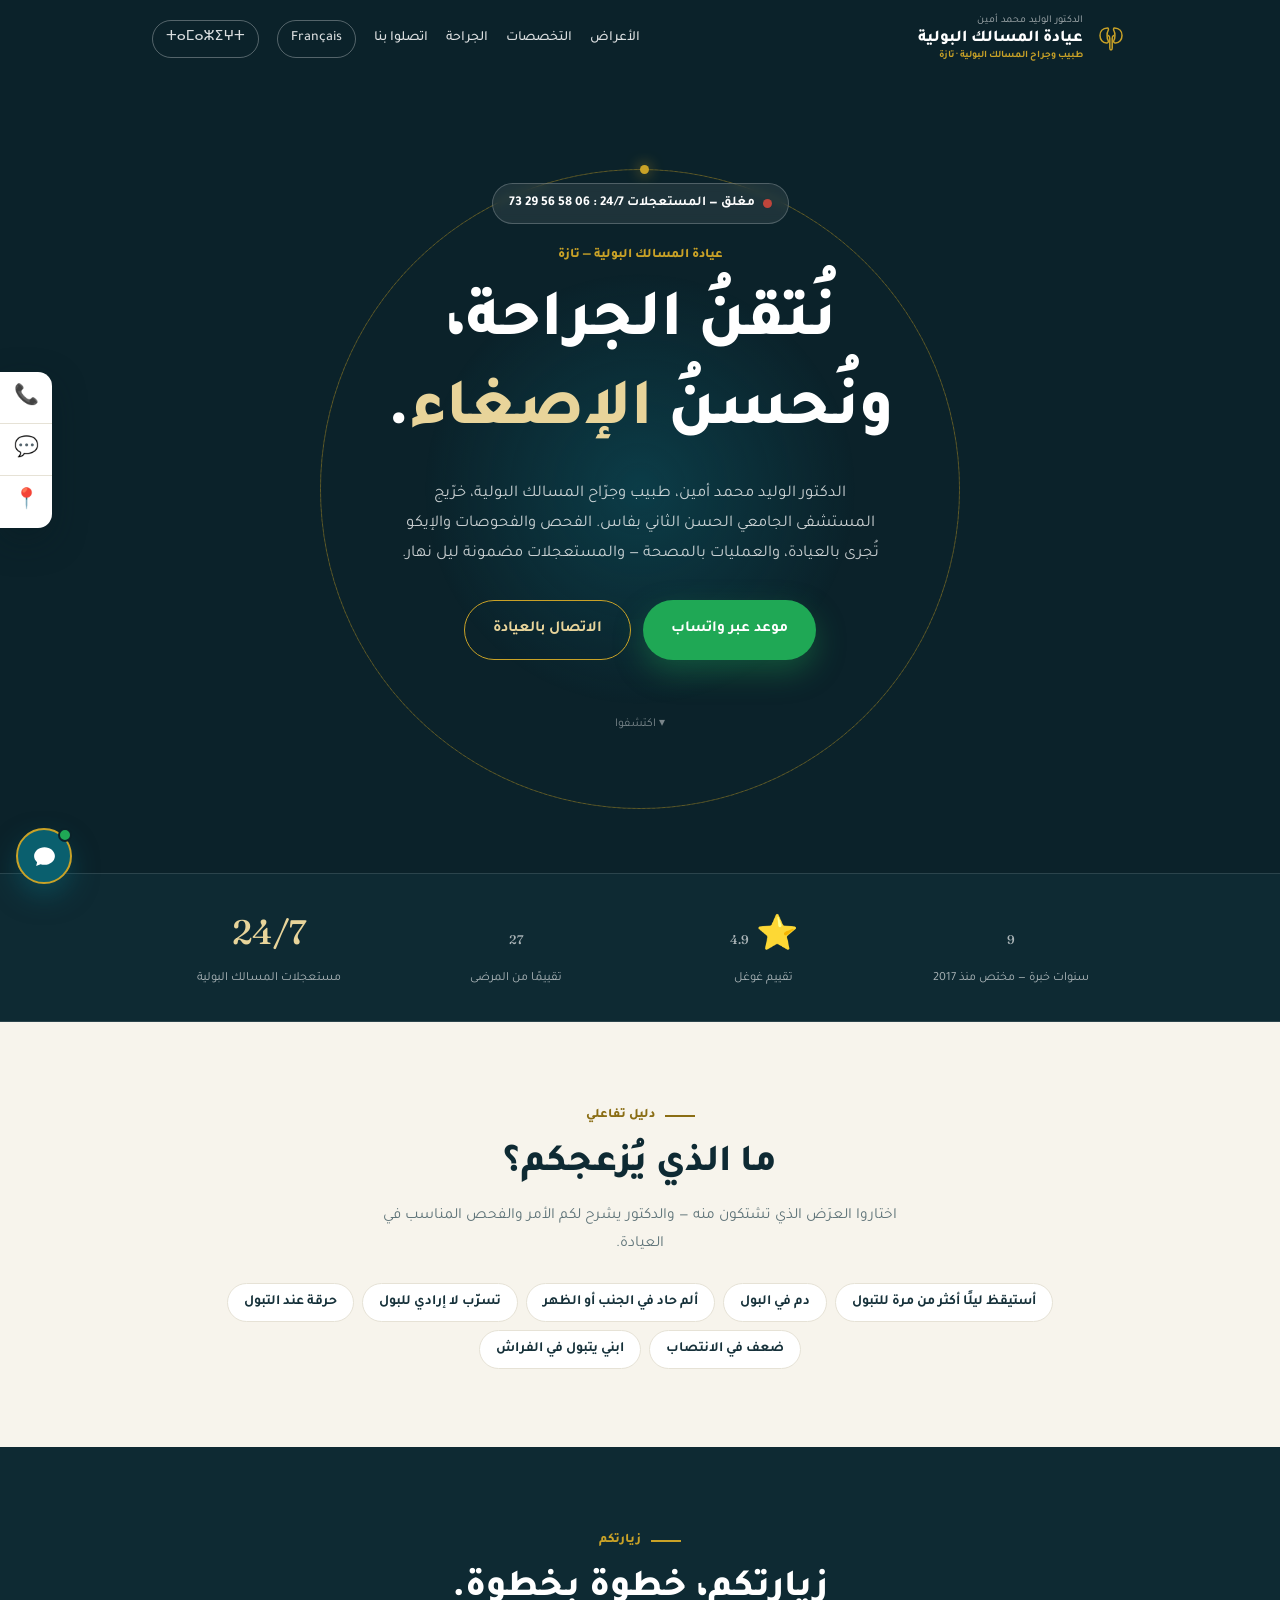
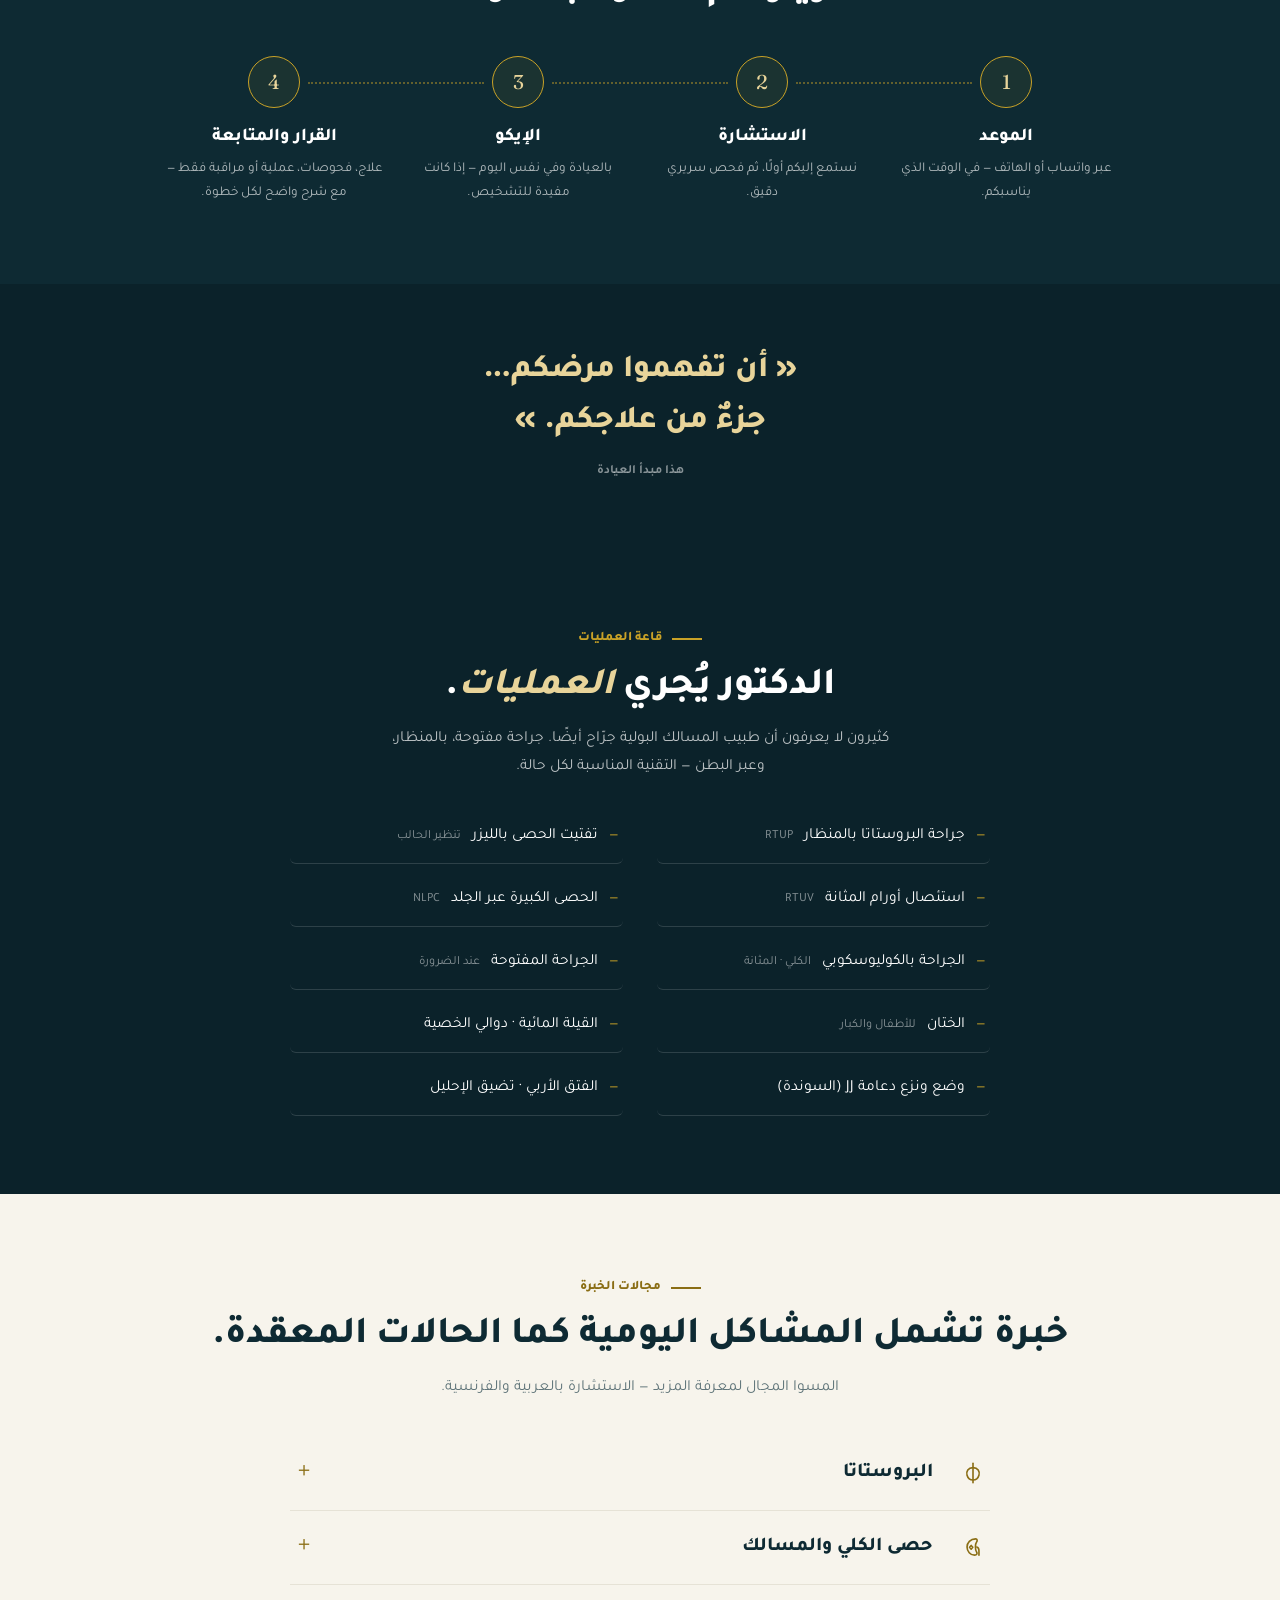
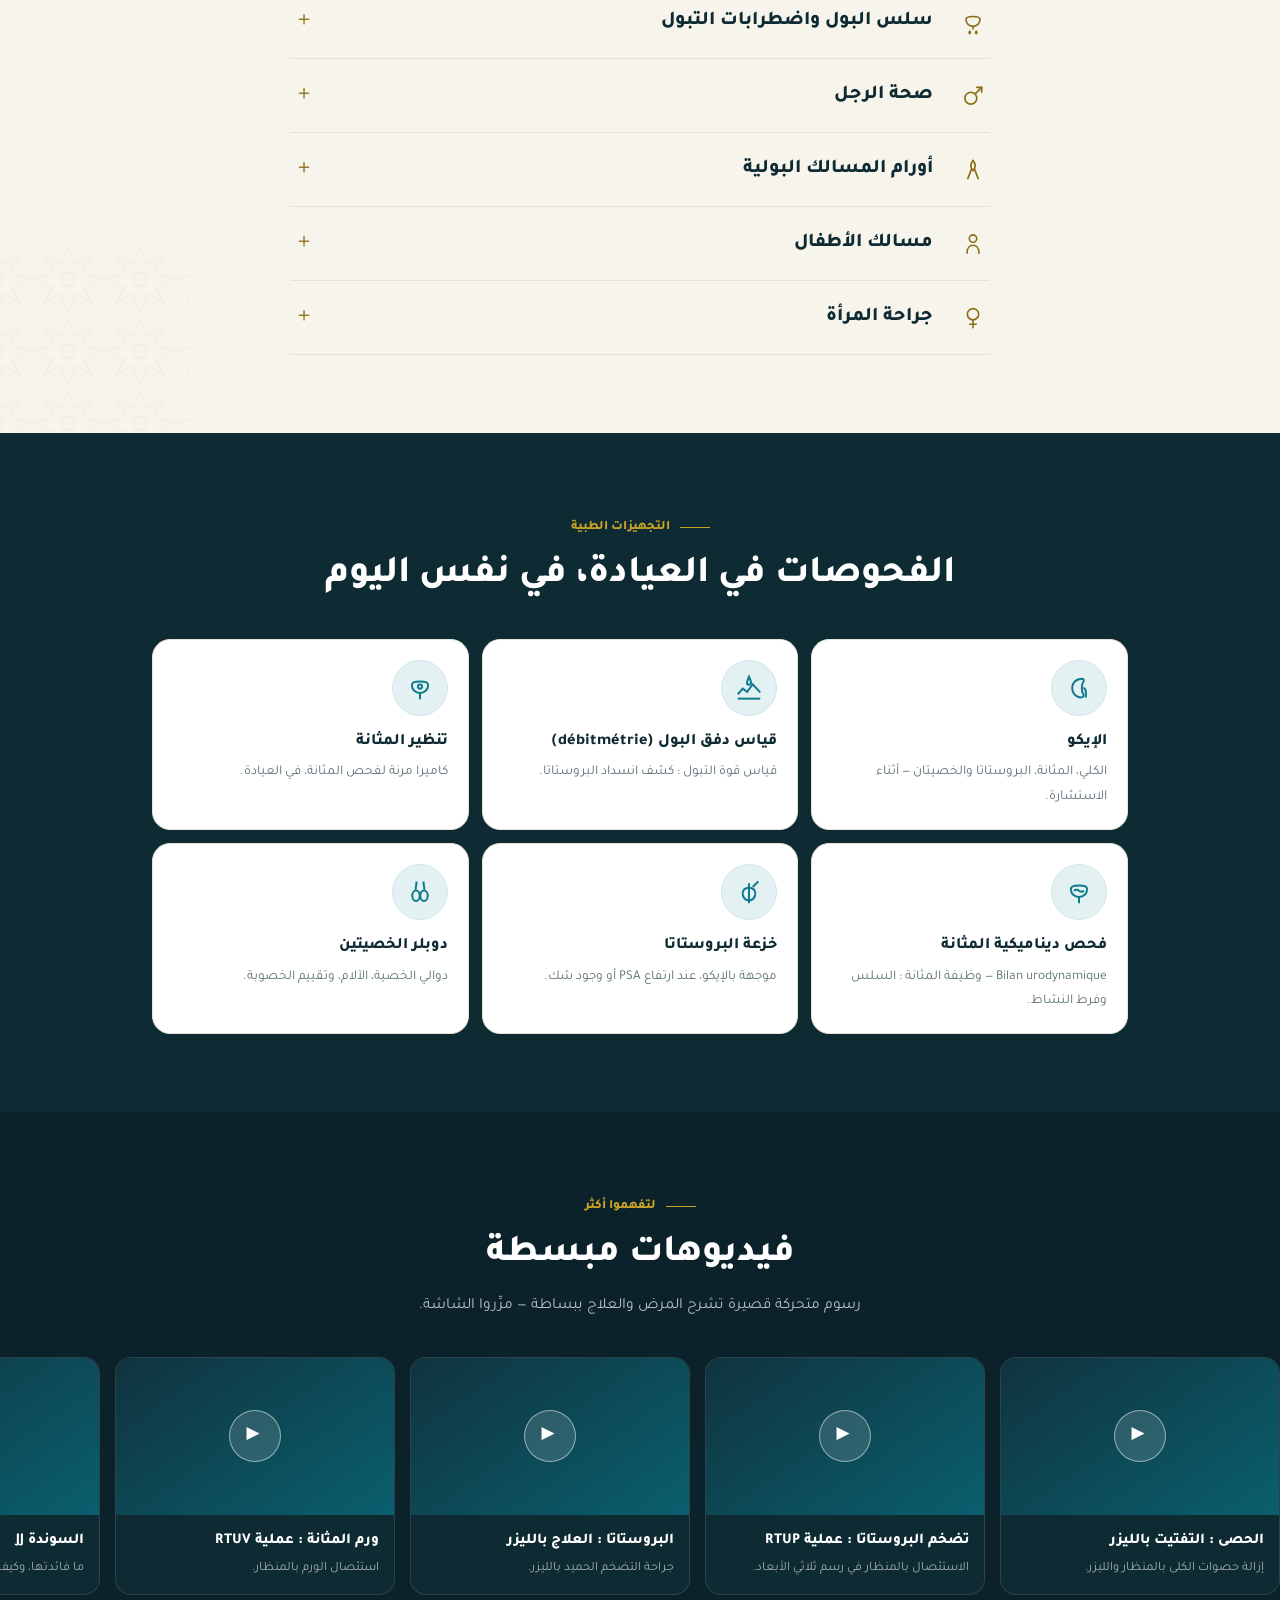
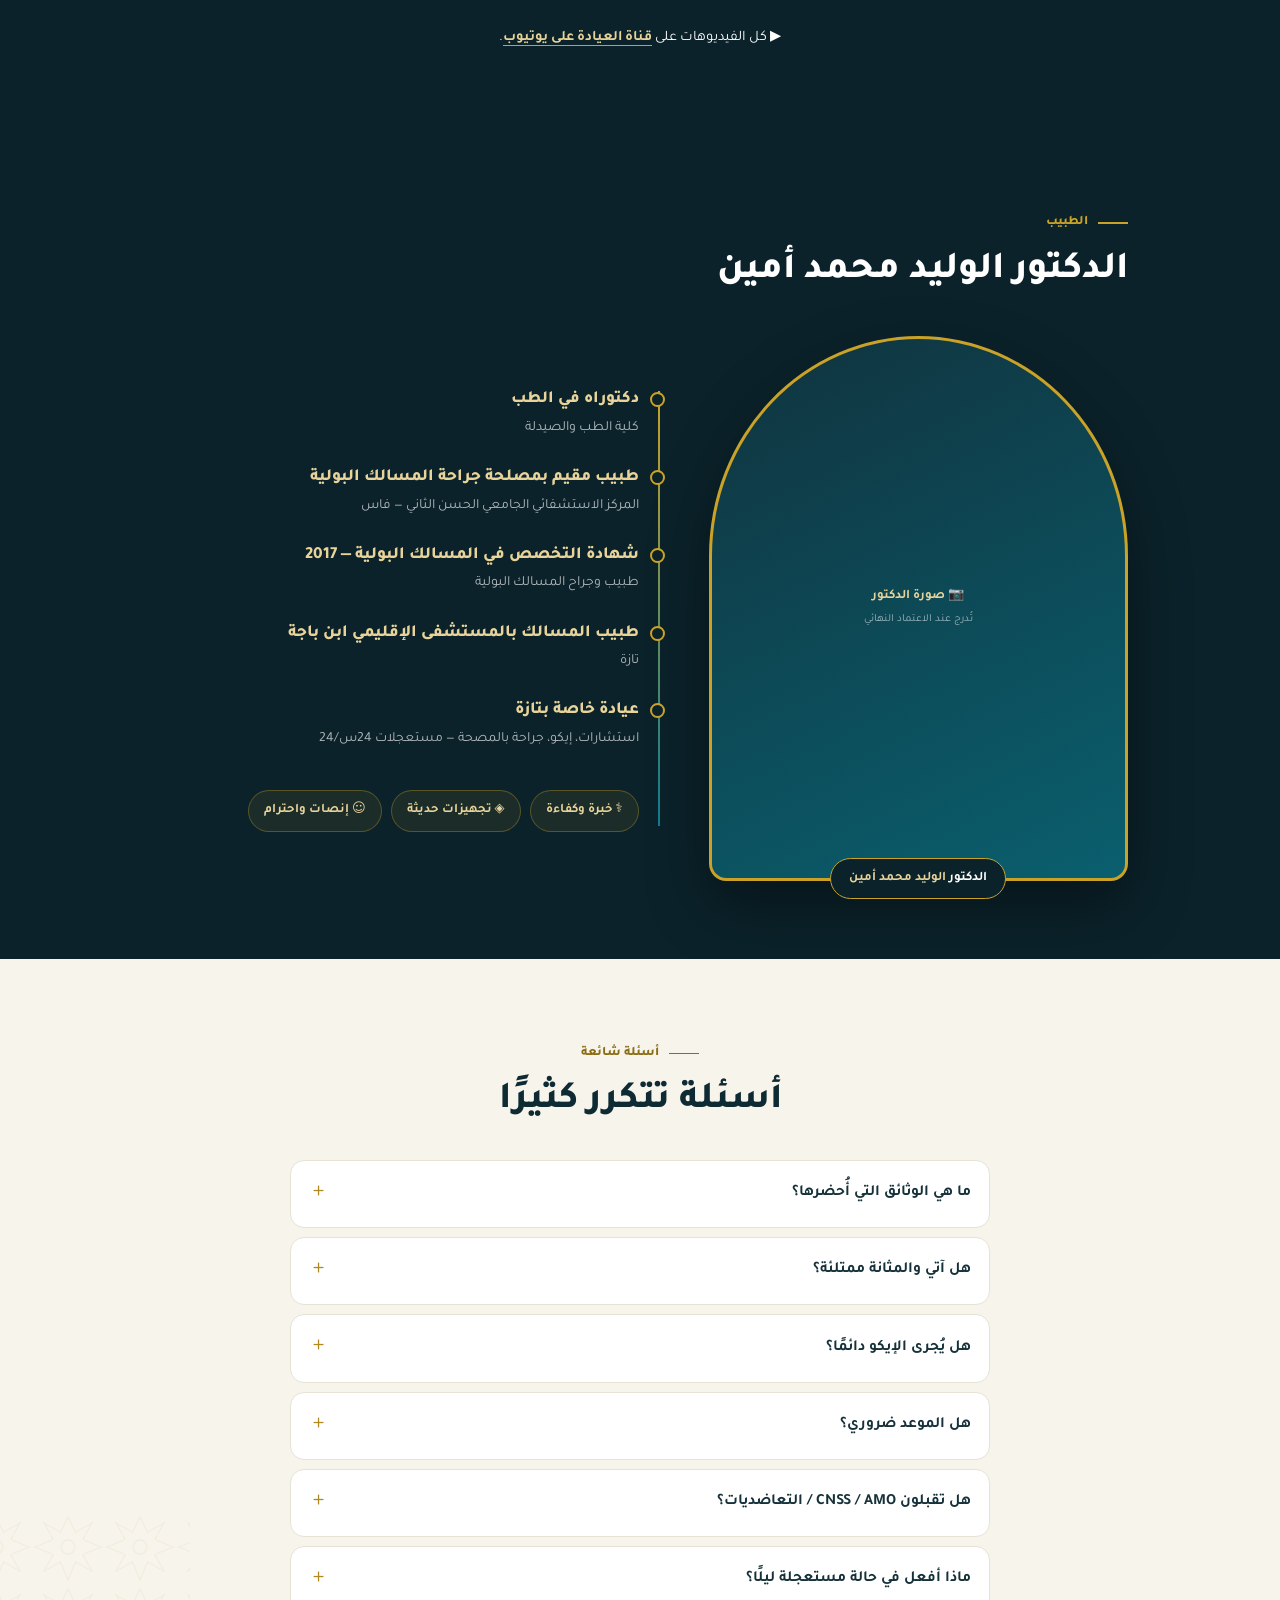
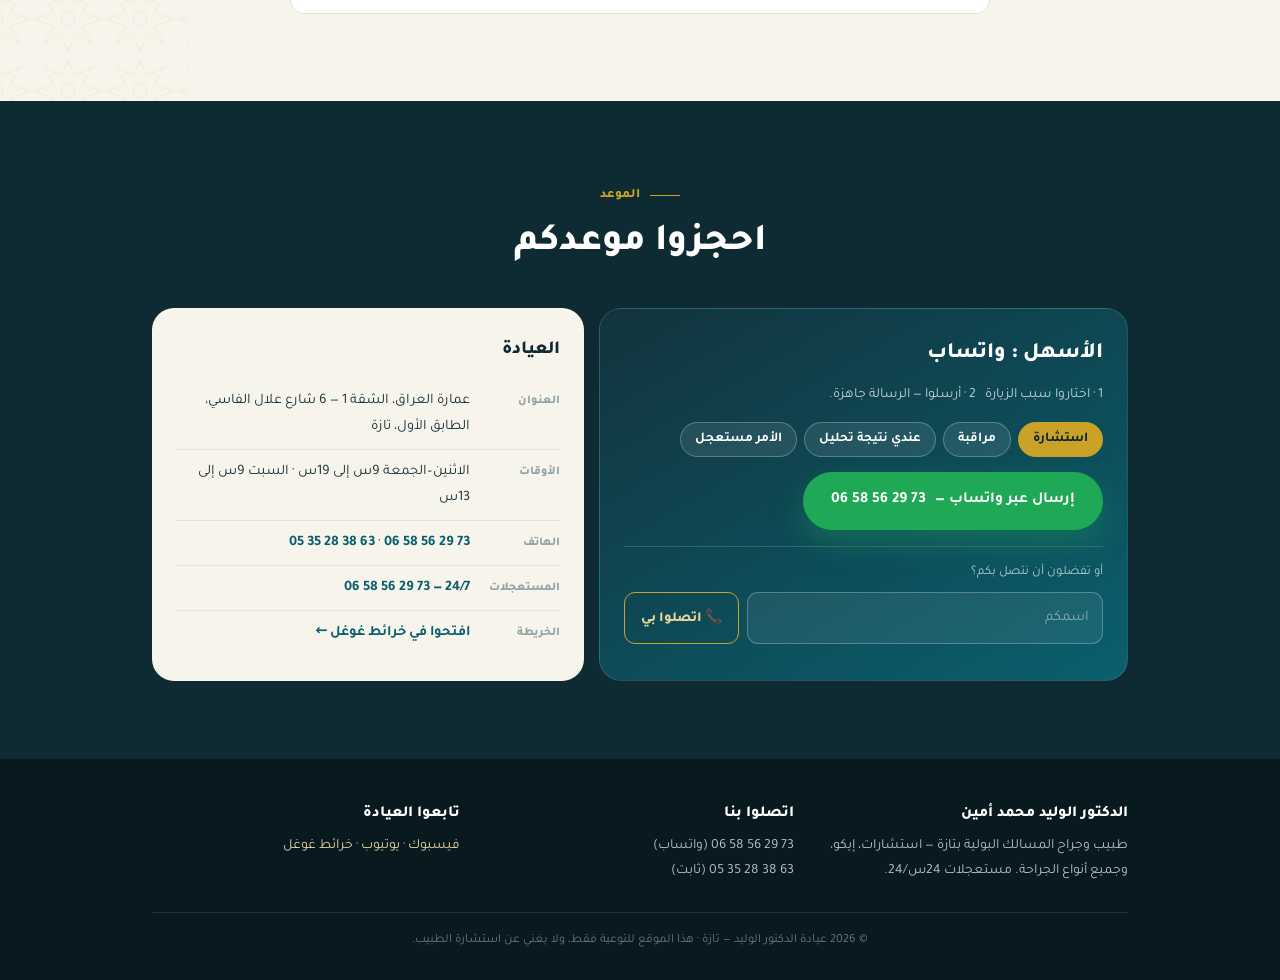
==== ar.html @ 92238bee "Site du cabinet - premiere mise en ligne Co-Authored-By: Claude Opus 5.5 <noreply@anthropic.com>" ====
<!DOCTYPE html>
<html lang="ar" dir="rtl">
<head>
  <meta charset="UTF-8">
  <meta name="viewport" content="width=device-width, initial-scale=1.0">
  <title>الدكتور الوليد محمد أمين — طبيب وجراح المسالك البولية بتازة</title>
  <meta name="description" content="عيادة المسالك البولية للدكتور الوليد محمد أمين بتازة : فحص، إيكو وقياس دفق البول (débitmétrie) في العيادة، جراحة المسالك البولية — مفتوحة وبالمنظار وبالكوليوسكوبي. موعد عبر واتساب.">
  <meta property="og:title" content="الدكتور الوليد — طبيب وجراح المسالك البولية بتازة">
  <meta property="og:description" content="فحص وإيكو في العيادة، وجميع أنواع جراحة المسالك البولية. موعد عبر واتساب.">
  <meta property="og:type" content="website">
  <meta property="og:locale" content="ar_MA">
  <meta property="og:url" content="https://75zb9rdtrp-ops.github.io/ar.html">
  <meta property="og:image" content="https://75zb9rdtrp-ops.github.io/assets/partage.jpg">
  <meta property="og:image:width" content="1200">
  <meta property="og:image:height" content="630">
  <meta name="twitter:card" content="summary_large_image">
  <link rel="canonical" href="https://75zb9rdtrp-ops.github.io/ar.html">
  <link rel="alternate" hreflang="fr" href="https://75zb9rdtrp-ops.github.io/">
  <link rel="alternate" hreflang="ar" href="https://75zb9rdtrp-ops.github.io/ar.html">
  <link rel="icon" type="image/svg+xml" href="assets/icone.svg">
  <link rel="apple-touch-icon" href="assets/icone-180.png">
  <link rel="preconnect" href="https://fonts.googleapis.com">
  <link rel="preconnect" href="https://fonts.gstatic.com" crossorigin>
  <link href="https://fonts.googleapis.com/css2?family=Tajawal:wght@400;500;700;800&family=Fraunces:opsz,wght@9..144,400;9..144,500&display=swap" rel="stylesheet">

<style>
/* ═══════ النسخة العربية — نفس التصميم المصادق عليه (مزيج C+D) ═══════ */
:root{
  --petrol-deep:#0A5F6E; --petrol:#0E7A8D; --navy:#0B222A; --navy2:#0E2A33;
  --gold:#C9A227; --gold-soft:#E8D49A; --gold-deep:#AF861F;
  --ivory:#F7F4EC; --paper:#FFFFFF; --ink:#16313A; --ink-soft:#5E7378; --ink-faint:#93A4A6;
  --line:#E6E2D6; --wa:#1FA855; --alerte:#C0453B; --petrol-tint:#E3F1F3;
  --ar:"Tajawal", system-ui, sans-serif; --num:"Fraunces", Georgia, serif;
}
*{margin:0;padding:0;box-sizing:border-box;-webkit-tap-highlight-color:transparent}
html{scroll-behavior:smooth}
body{font-family:var(--ar);background:var(--navy);color:#fff;line-height:1.8;font-size:16.5px}
img{max-width:100%}
a{color:inherit;text-decoration:none}
button{font-family:inherit}
.container{max-width:1020px;margin:0 auto;padding:0 22px}
::selection{background:var(--gold-soft);color:var(--navy)}
.ltr{direction:ltr;unicode-bidi:embed;font-variant-numeric:tabular-nums}

#progress{position:fixed;top:0;right:0;height:2.5px;background:linear-gradient(-90deg,var(--gold),var(--gold-soft));width:0;z-index:100}

.topbar{position:fixed;top:0;right:0;left:0;z-index:50;padding:14px 0;transition:all .3s}
.topbar.scrolled{background:rgba(11,34,42,.9);backdrop-filter:blur(12px);box-shadow:0 2px 22px rgba(0,0,0,.3);padding:9px 0}
.topbar .container{display:flex;align-items:center}
.brand{display:flex;align-items:center;gap:11px}
.brand .mark{width:34px;height:34px;flex:0 0 auto}
.brand .mark svg{width:100%;height:100%;stroke:var(--gold);fill:none;stroke-width:1.5;stroke-linecap:round;stroke-linejoin:round}
.brand .bt{line-height:1.35}
.brand .bt i{display:block;font-style:normal;font-size:10.5px;color:rgba(255,255,255,.65)}
.brand .bt b{display:block;font-weight:800;font-size:16.5px;color:#fff}
.brand .bt small{display:block;font-size:10px;color:var(--gold);font-weight:700}
.topbar.scrolled .bt i{display:none}
.topnav{margin-right:auto;display:flex;gap:18px;align-items:center}
.topnav a{color:rgba(255,255,255,.85);font-size:14px;font-weight:500}
.topnav a:hover{color:var(--gold)}
.lang{border:1px solid rgba(255,255,255,.3);border-radius:999px;padding:5px 13px;font-weight:700;font-size:12.5px}
@media(max-width:840px){.topnav a:not(.lang){display:none}}

/* HERO */
.hero{position:relative;min-height:97vh;display:flex;flex-direction:column;justify-content:center;overflow:hidden;padding:86px 0 40px;text-align:center}
.fx{position:absolute;left:50%;top:56%;pointer-events:none;will-change:transform}
.ring{transform:translate(-50%,-50%);width:min(90vw,640px);aspect-ratio:1;border-radius:50%;border:1.5px solid rgba(201,162,39,.32);animation:breathe 7s ease-in-out infinite}
.ring::before{content:"";position:absolute;inset:-1px;border-radius:50%;border:1px dashed rgba(201,162,39,.18);animation:spin 90s linear infinite}
.ring::after{content:"";position:absolute;top:-5px;left:50%;width:9px;height:9px;border-radius:50%;background:var(--gold);box-shadow:0 0 14px rgba(201,162,39,.8)}
.halo{transform:translate(-50%,-50%);width:min(66vw,470px);aspect-ratio:1;border-radius:50%;background:radial-gradient(circle, rgba(14,122,141,.3), transparent 65%)}
@keyframes breathe{0%,100%{scale:1}50%{scale:1.03}}
@keyframes spin{to{transform:rotate(360deg)}}
.ouvert{position:relative;z-index:2;display:inline-flex;align-items:center;gap:8px;background:rgba(255,255,255,.08);border:1px solid rgba(255,255,255,.22);border-radius:999px;padding:7px 16px;font-size:13.5px;font-weight:700;margin-bottom:20px;backdrop-filter:blur(4px)}
.ouvert i{width:9px;height:9px;border-radius:50%;background:var(--wa);animation:pulse 2s infinite}
.ouvert.ferme i{background:var(--alerte);animation:none}
@keyframes pulse{0%,100%{box-shadow:0 0 0 0 rgba(31,168,85,.5)}50%{box-shadow:0 0 0 6px rgba(31,168,85,0)}}
.kicker{position:relative;z-index:2;font-size:13px;color:var(--gold);font-weight:800}
h1{position:relative;z-index:2;font-weight:800;font-size:clamp(36px,8.4vw,66px);line-height:1.35;margin-top:14px;text-wrap:balance}
h1 em{font-style:normal;color:var(--gold-soft)}
.hero .lead{position:relative;z-index:2;margin:20px auto 0;max-width:54ch;font-size:16.5px;color:rgba(255,255,255,.78)}
.hero-cta{position:relative;z-index:2;display:flex;gap:12px;justify-content:center;margin-top:32px;flex-wrap:wrap}
@media(max-width:520px){.hero-cta{flex-direction:column;align-items:stretch;max-width:320px;margin-left:auto;margin-right:auto}}
.btn{display:flex;align-items:center;justify-content:center;gap:9px;font-weight:700;font-size:15.5px;padding:15px 28px;border-radius:999px;transition:transform .15s;cursor:pointer;border:0}
.btn:active{transform:scale(.96)}
.btn-wa{background:var(--wa);color:#fff;box-shadow:0 12px 30px rgba(31,168,85,.35)}
.btn-gold{border:1.5px solid var(--gold);color:var(--gold-soft);background:transparent}
.scroll-hint{position:relative;z-index:2;margin-top:54px;font-size:12px;color:rgba(255,255,255,.45);animation:hint 2.4s ease-in-out infinite}
@keyframes hint{0%,100%{transform:translateY(0);opacity:.5}50%{transform:translateY(6px);opacity:1}}
.stagger{opacity:0;transform:translateY(16px);animation:enter .8s ease forwards}
.stagger:nth-child(2){animation-delay:.1s}.stagger:nth-child(3){animation-delay:.2s}.stagger:nth-child(4){animation-delay:.3s}.stagger:nth-child(5){animation-delay:.42s}.stagger:nth-child(6){animation-delay:.54s}
@keyframes enter{to{opacity:1;transform:none}}

/* SCEAU */
.seal{border-top:1px solid rgba(255,255,255,.12);border-bottom:1px solid rgba(255,255,255,.12);background:var(--navy2)}
.seal .container{display:grid;grid-template-columns:repeat(4,1fr);gap:14px;padding:28px 22px;text-align:center}
@media(max-width:760px){.seal .container{grid-template-columns:repeat(2,1fr);gap:20px 10px}}
.seal b{font-family:var(--num);font-weight:500;font-size:clamp(25px,4.4vw,34px);color:var(--gold-soft);display:block;direction:ltr}
.seal span{font-size:12.5px;color:rgba(255,255,255,.65)}

section{padding:78px 0}
.light{background:var(--ivory);color:var(--ink)}
.eyebrow{display:inline-flex;align-items:center;gap:10px;font-size:13px;color:var(--gold);font-weight:800;margin-bottom:10px}
.eyebrow::before{content:"";width:30px;height:1.5px;background:var(--gold)}
.light .eyebrow{color:#8a6d14}.light .eyebrow::before{background:#8a6d14}
h2{font-weight:800;font-size:clamp(26px,4.8vw,38px);line-height:1.45;text-wrap:balance}
.light h2{color:var(--navy2)}
.section-lead{margin-top:10px;color:rgba(255,255,255,.72);max-width:58ch;font-size:15.5px}
.light .section-lead{color:var(--ink-soft)}
.center{text-align:center}
.center .section-lead{margin-left:auto;margin-right:auto}

/* GUIDE SYMPTÔMES */
.sympt-chips{display:flex;flex-wrap:wrap;gap:8px;margin-top:24px;justify-content:center}
.schip{background:#fff;border:1.5px solid var(--line);border-radius:999px;padding:10px 16px;font-size:14px;font-weight:700;color:var(--ink);cursor:pointer;transition:all .15s}
.schip.on{background:var(--petrol-deep);border-color:var(--petrol-deep);color:#fff}
.sympt-panel{margin:16px auto 0;max-width:640px;background:#fff;border:1px solid var(--line);border-right:4px solid var(--gold);border-radius:16px;padding:20px;display:none;animation:sp .3s ease;text-align:right}
.sympt-panel.on{display:block}
@keyframes sp{from{opacity:0;transform:translateY(8px)}to{opacity:1;transform:none}}
.sympt-panel h3{font-weight:800;font-size:19px;color:var(--navy2)}
.sympt-panel p{font-size:15px;color:var(--ink-soft);margin-top:7px}
.sympt-panel .exam{margin-top:11px;font-size:13.5px;background:var(--petrol-tint);color:var(--petrol-deep);border-radius:10px;padding:8px 13px;display:inline-block;font-weight:700}
.sympt-panel .exam.urgent{background:#FBE9E7;color:#9a2f26}
.sympt-panel .cta{margin-top:13px}
.sympt-panel .cta a{color:var(--wa);font-weight:800;font-size:14.5px}
.sympt-panel .cta a.call{color:var(--alerte)}

/* FRISE consultation */
.steps{margin-top:38px;display:grid;grid-template-columns:repeat(4,1fr);text-align:center;position:relative}
@media(max-width:760px){.steps{grid-template-columns:1fr;gap:24px;max-width:340px;margin-left:auto;margin-right:auto;text-align:right}}
.step{position:relative;padding:0 14px}
.step .num{width:52px;height:52px;border-radius:50%;border:1.5px solid var(--gold);color:var(--gold-soft);font-family:var(--num);font-size:20px;display:grid;place-items:center;margin:0 auto 13px;background:rgba(201,162,39,.07)}
.step h3{font-weight:800;font-size:18px;color:#fff}
.step p{font-size:13.5px;color:rgba(255,255,255,.68);margin-top:4px}
.step::after{content:"";position:absolute;top:26px;right:calc(50% + 34px);width:calc(100% - 68px);border-top:2px dotted rgba(201,162,39,.45)}
.step:last-child::after{display:none}
@media(max-width:760px){
  .step{display:grid;grid-template-columns:52px 1fr;gap:14px;align-items:start}
  .step .num{margin:0}
  .step::after{top:60px;right:25px;width:0;height:calc(100% - 40px);border-top:0;border-right:2px dotted rgba(201,162,39,.45)}
}

/* Citation */
.quote{max-width:640px;margin:0 auto;text-align:center;padding:6px 20px}
.quote p{font-weight:800;font-size:clamp(22px,4.4vw,32px);line-height:1.6;color:var(--gold-soft)}
.quote p::before{content:"« "}.quote p::after{content:" »"}
.quote span{display:block;margin-top:12px;font-size:12.5px;color:rgba(255,255,255,.5);font-weight:700}

/* OPÈRE */
.ops{margin:30px auto 0;max-width:700px;display:grid;grid-template-columns:1fr 1fr;gap:10px 34px;font-size:15.5px;text-align:right}
@media(max-width:660px){.ops{grid-template-columns:1fr}}
.ops div{padding:12px 4px;border-bottom:1px solid rgba(255,255,255,.14);border-radius:6px;transition:background .2s,padding-right .2s}
.ops div:hover{background:rgba(201,162,39,.09);padding-right:10px}
.ops div::before{content:"—";color:var(--gold);margin-left:11px}
.ops div span{color:rgba(255,255,255,.5);font-size:12.5px;margin-right:7px}

/* accordéon domaines */
.doms{margin:34px auto 0;max-width:700px;text-align:right}
details.dom{border-bottom:1px solid var(--line)}
details.dom summary{list-style:none;cursor:pointer;display:flex;gap:15px;align-items:center;padding:19px 4px}
details.dom summary::-webkit-details-marker{display:none}
details.dom summary:hover{background:rgba(201,162,39,.07)}
details.dom .n{flex:0 0 38px}
details.dom .n svg{width:26px;height:26px;stroke:#8a6d14;fill:none;stroke-width:1.5;stroke-linecap:round;stroke-linejoin:round;display:block}
details.dom[open] .n svg{stroke:var(--petrol-deep)}
details.dom h3{font-weight:800;font-size:19.5px;color:var(--navy2);flex:1}
details.dom .plus{color:#8a6d14;font-size:20px;font-weight:300;transition:transform .25s;line-height:1}
details.dom[open] .plus{transform:rotate(45deg)}
details.dom .body{padding:0 56px 18px 4px;font-size:14.5px;color:var(--ink-soft);animation:sp .3s ease}

/* EXAMENS */
.ex-grid{margin-top:34px;display:grid;grid-template-columns:repeat(auto-fill,minmax(235px,1fr));gap:13px;text-align:right}
.ex{background:var(--paper);border:1px solid var(--line);border-radius:18px;padding:20px;transition:transform .18s,box-shadow .2s}
.ex:hover{transform:translateY(-4px);box-shadow:0 16px 36px rgba(22,49,58,.1)}
.ex .disc{width:56px;height:56px;border-radius:50%;background:var(--petrol-tint);display:grid;place-items:center;margin-bottom:12px;border:1px solid #d3e6e9}
.ex svg{width:30px;height:30px;stroke:var(--petrol);fill:none;stroke-width:1.6}
.ex h3{font-size:16px;font-weight:800;color:var(--navy2)}
.ex p{font-size:13.5px;color:var(--ink-soft);margin-top:4px}

/* VIDÉOS */
.vid-row{margin-top:32px;display:flex;gap:15px;overflow-x:auto;scroll-snap-type:x mandatory;padding:4px 22px 16px;scrollbar-width:thin}
.vid{flex:0 0 280px;scroll-snap-align:start;background:var(--navy2);border:1px solid rgba(255,255,255,.12);border-radius:16px;overflow:hidden}
.video-poster{position:relative;aspect-ratio:16/9;background:linear-gradient(145deg,#10333E,var(--petrol-deep));cursor:pointer;display:grid;place-items:center}
.video-poster .play{width:52px;height:52px;border-radius:50%;background:rgba(255,255,255,.13);border:1.5px solid rgba(255,255,255,.5);display:grid;place-items:center;color:#fff;font-size:17px;padding-right:4px;transition:transform .15s,background .2s}
.video-poster:hover .play{transform:scale(1.12);background:var(--gold);border-color:var(--gold);color:var(--navy)}
.video-poster iframe{position:absolute;inset:0;width:100%;height:100%;border:0}
.vid-body{padding:12px 15px 14px;text-align:right}
.vid-body h3{font-size:15px;font-weight:800;color:#fff}
.vid-body p{font-size:12.8px;color:rgba(255,255,255,.62);margin-top:3px}
.yt-more{margin-top:14px;font-size:14.5px;text-align:center}
.yt-more a{color:var(--gold-soft);font-weight:700;border-bottom:1.5px solid var(--gold)}

/* MÉDECIN */
.med-grid{margin-top:36px;display:grid;grid-template-columns:.9fr 1.1fr;gap:44px;align-items:center;text-align:right}
@media(max-width:800px){.med-grid{grid-template-columns:1fr}.arch{max-width:280px;margin:0 auto}}
.arch{position:relative}
.arch .frame{aspect-ratio:3/3.9;border-radius:52% 52% 18px 18px / 42% 42% 18px 18px;overflow:hidden;border:3px solid var(--gold);box-shadow:0 24px 60px rgba(0,0,0,.4);background:linear-gradient(155deg,#10333E,var(--petrol-deep));display:grid;place-items:center;text-align:center;padding:20px}
.arch .frame img{width:100%;height:100%;object-fit:cover}
.arch .frame .ph{font-size:13px;color:var(--gold-soft);font-weight:700}
.arch .name{position:absolute;left:50%;bottom:-18px;transform:translateX(-50%);background:var(--navy);border:1.5px solid var(--gold);border-radius:999px;padding:8px 18px;white-space:nowrap;font-size:13px;font-weight:700}
.arch .name span{color:var(--gold-soft)}
.tl{position:relative;padding-right:26px}
.tl::before{content:"";position:absolute;right:5px;top:6px;bottom:6px;width:1.5px;background:linear-gradient(var(--gold),var(--petrol))}
.tl-item{position:relative;padding:0 0 22px}
.tl-item:last-child{padding-bottom:0}
.tl-item::before{content:"";position:absolute;right:-26px;top:7px;width:11px;height:11px;border-radius:50%;background:var(--navy);border:2.5px solid var(--gold)}
.tl-item b{font-weight:800;font-size:17px;display:block;color:var(--gold-soft)}
.tl-item p{color:rgba(255,255,255,.68);font-size:14px}
.valeurs{display:flex;gap:9px;flex-wrap:wrap;margin-top:16px}
.val{display:inline-flex;align-items:center;gap:8px;background:rgba(201,162,39,.09);border:1px solid rgba(201,162,39,.35);border-radius:999px;padding:8px 15px;font-size:13px;font-weight:700;color:var(--gold-soft)}

/* FAQ */
.faq{max-width:700px;margin:30px auto 0;text-align:right}
details.q{background:#fff;border:1px solid var(--line);border-radius:14px;margin-bottom:9px;overflow:hidden}
details.q summary{list-style:none;cursor:pointer;display:flex;align-items:center;gap:12px;padding:16px 18px;font-weight:700;font-size:15.5px;color:var(--ink)}
details.q summary::-webkit-details-marker{display:none}
details.q summary .pl{margin-right:auto;color:var(--gold-deep);font-size:19px;font-weight:300;transition:transform .25s}
details.q[open] summary .pl{transform:rotate(45deg)}
details.q .a{padding:0 18px 16px;font-size:14.5px;color:var(--ink-soft)}

/* CONTACT */
.contact-grid{margin-top:36px;display:grid;grid-template-columns:1.1fr .9fr;gap:15px;text-align:right}
@media(max-width:760px){.contact-grid{grid-template-columns:1fr}}
.c-card{border-radius:22px;padding:26px 24px}
.c-wa{background:linear-gradient(150deg,#12333d,var(--petrol-deep));border:1px solid rgba(255,255,255,.12)}
.c-wa h3{font-weight:800;font-size:22px;color:#fff}
.c-wa .sub{color:rgba(255,255,255,.75);font-size:14px;margin:8px 0 14px}
.motifs{display:flex;flex-wrap:wrap;gap:7px;margin-bottom:15px}
.motif{background:rgba(255,255,255,.09);border:1px solid rgba(255,255,255,.25);border-radius:999px;padding:8px 14px;font-size:13.5px;font-weight:700;color:#fff;cursor:pointer;transition:all .15s}
.motif.on{background:var(--gold);border-color:var(--gold);color:var(--navy)}
.c-wa .btn{display:inline-flex}
.rappel{margin-top:16px;border-top:1px solid rgba(255,255,255,.15);padding-top:14px}
.rappel .rt{font-size:13px;color:rgba(255,255,255,.68);margin-bottom:8px}
.rappel .row{display:flex;gap:8px;flex-wrap:wrap}
.rappel input{flex:1;min-width:130px;border:1px solid rgba(255,255,255,.25);background:rgba(255,255,255,.07);border-radius:11px;padding:12px 13px;font:inherit;font-size:14.5px;color:#fff;outline:none}
.rappel input::placeholder{color:rgba(255,255,255,.45)}
.rappel button{border:1.5px solid var(--gold);background:transparent;color:var(--gold-soft);font-weight:800;font-size:14px;padding:12px 16px;border-radius:11px;cursor:pointer}
.c-info{background:var(--ivory);color:var(--ink)}
.c-info h3{font-weight:800;font-size:18.5px;color:var(--navy2);margin-bottom:11px}
.c-line{display:flex;gap:12px;padding:9px 0;border-bottom:1px solid var(--line);font-size:14.5px;align-items:baseline}
.c-line:last-of-type{border-bottom:0}
.c-line b{flex:0 0 78px;font-size:12px;color:var(--ink-faint);font-weight:800}
.c-line a{color:var(--petrol-deep);font-weight:700}

footer{background:#081920;color:rgba(255,255,255,.72);padding:42px 0 28px;font-size:14px}
.f-grid{display:grid;grid-template-columns:repeat(auto-fit,minmax(200px,1fr));gap:26px}
footer b{color:#fff;display:block;margin-bottom:5px;font-weight:800;font-size:15.5px}
footer a{color:var(--gold-soft)}
.f-bottom{margin-top:28px;padding-top:16px;border-top:1px solid rgba(255,255,255,.1);font-size:12.5px;color:rgba(255,255,255,.4);text-align:center}

.sticky-cta{position:fixed;right:12px;left:12px;bottom:12px;z-index:60;display:none}
.sticky-cta a{display:flex;align-items:center;justify-content:center;gap:9px;background:var(--wa);color:#fff;font-weight:800;font-size:15.5px;padding:15px;border-radius:14px;box-shadow:0 12px 30px rgba(0,0,0,.35)}
@media(max-width:700px){.sticky-cta.on{display:block}}

.rail{position:fixed;left:0;top:50%;transform:translateY(-50%);z-index:55;display:none;flex-direction:column;background:#fff;border-radius:0 14px 14px 0;box-shadow:0 12px 34px rgba(8,25,32,.35);overflow:hidden}
@media(min-width:900px){.rail{display:flex}}
.rail a{width:52px;height:52px;display:grid;place-items:center;font-size:20px;border-bottom:1px solid var(--line);color:var(--petrol-deep)}
.rail a:last-child{border-bottom:0}
.rail a:hover{background:var(--petrol-tint)}

.zfil{position:relative;overflow:hidden}
.zfil::after{content:"";position:absolute;left:-40px;bottom:-40px;width:230px;height:230px;pointer-events:none;opacity:.5;
  background-image:url("data:image/svg+xml,%3Csvg xmlns='http://www.w3.org/2000/svg' width='72' height='72' viewBox='0 0 72 72'%3E%3Cg fill='none' stroke='%23AF861F' stroke-opacity='0.14' stroke-width='1.3'%3E%3Cpath d='M36 6l7.5 15.2L60 12l-9.2 16.5L69 36l-18.2 7.5L60 60l-16.5-9.2L36 69l-7.5-18.2L12 60l9.2-16.5L3 36l18.2-7.5L12 12l16.5 9.2z'/%3E%3Ccircle cx='36' cy='36' r='7'/%3E%3C/g%3E%3C/svg%3E")}

.call-sheet{position:fixed;inset:0;background:rgba(8,25,32,.7);z-index:120;display:none;align-items:flex-end;justify-content:center;backdrop-filter:blur(3px)}
.call-sheet.on{display:flex}
.cs-box{background:#fff;color:var(--ink);border-radius:22px 22px 0 0;padding:20px 20px calc(env(safe-area-inset-bottom,0px) + 20px);width:100%;max-width:460px;animation:csup .25s ease}
@keyframes csup{from{transform:translateY(40px);opacity:0}to{transform:none;opacity:1}}
.cs-box b{font-weight:800;font-size:18px;color:var(--navy2);display:block;margin-bottom:13px;text-align:center}
.cs-box a{display:flex;align-items:center;gap:12px;border:1px solid var(--line);border-radius:14px;padding:14px 16px;margin-bottom:9px;font-weight:800;font-size:16px;color:var(--petrol-deep)}
.cs-box a span{margin-right:auto;font-size:12px;font-weight:700;color:var(--ink-faint)}
.cs-box button{width:100%;border:0;background:var(--ivory);color:var(--ink-soft);font-weight:700;font-size:14.5px;padding:12px;border-radius:12px;cursor:pointer;margin-top:4px}

.rv{opacity:0;transform:translateY(18px);transition:opacity .6s ease,transform .6s ease}
.rv.in{opacity:1;transform:none}
@media(prefers-reduced-motion:reduce){
  .rv{opacity:1;transform:none;transition:none}
  .ring,.ring::before,.scroll-hint,.stagger,.ouvert i{animation:none}
  .stagger{opacity:1;transform:none}
  html{scroll-behavior:auto}
}
</style>
</head>
<body>
<div id="progress"></div>

<header class="topbar" id="topbar">
  <div class="container">
    <a class="brand" href="#accueil">
      <span class="mark"><svg viewBox="0 0 34 34"><path d="M13.5 6 C8.5 6 6 9.6 6 13.6 C6 17.6 8.7 21 12.3 21 C14.2 21 14.9 19.6 14 18.2 C12.8 16.4 12.8 10.6 14 8.8 C14.9 7.4 14.4 6 13.5 6 Z"/><path d="M20.5 6 C25.5 6 28 9.6 28 13.6 C28 17.6 25.3 21 21.7 21 C19.8 21 19.1 19.6 20 18.2 C21.2 16.4 21.2 10.6 20 8.8 C19.1 7.4 19.6 6 20.5 6 Z"/><path d="M14.3 13.5 C15.5 13.8 15.8 15 15.8 16.5 V26 C15.8 27.5 16.3 28 17 28 C17.7 28 18.2 27.5 18.2 26 V16.5 C18.2 15 18.5 13.8 19.7 13.5"/></svg></span>
      <span class="bt"><i>الدكتور الوليد محمد أمين</i><b>عيادة المسالك البولية</b><small>طبيب وجراح المسالك البولية · تازة</small></span>
    </a>
    <nav class="topnav">
      <a href="#symptomes">الأعراض</a>
      <a href="#domaines">التخصصات</a>
      <a href="#chirurgie">الجراحة</a>
      <a href="#contact">اتصلوا بنا</a>
      <a href="index.html" class="lang">Français</a>
      <a href="tz.html" class="lang">ⵜⴰⵎⴰⵣⵉⵖⵜ</a>
    </nav>
  </div>
</header>

<!-- HERO -->
<section class="hero" id="accueil">
  <div class="fx ring" id="fxRing"></div><div class="fx halo" id="fxHalo"></div>
  <div class="container">
    <span class="ouvert stagger" id="ouvert"><i></i><span id="ouvertTxt">…</span></span>
    <div class="kicker stagger">عيادة المسالك البولية — تازة</div>
    <h1 class="stagger">نُتقنُ الجراحة،<br>ونُحسنُ <em>الإصغاء</em>.</h1>
    <p class="lead stagger">الدكتور الوليد محمد أمين، طبيب وجرّاح المسالك البولية، خرّيج المستشفى الجامعي الحسن الثاني بفاس. الفحص والفحوصات والإيكو تُجرى بالعيادة، والعمليات بالمصحة — والمستعجلات مضمونة ليل نهار.</p>
    <div class="hero-cta stagger">
      <a class="btn btn-wa" href="https://wa.me/212658562973?text=%D8%A7%D9%84%D8%B3%D9%84%D8%A7%D9%85%20%D8%B9%D9%84%D9%8A%D9%83%D9%85%20%D8%AF%D9%83%D8%AA%D9%88%D8%B1%D8%8C%20%D8%A3%D8%B1%D9%8A%D8%AF%20%D9%85%D9%88%D8%B9%D8%AF%D8%A7">موعد عبر واتساب</a>
      <a class="btn btn-gold" href="#" onclick="document.getElementById('callSheet').classList.add('on');return false;">الاتصال بالعيادة</a>
    </div>
    <div class="scroll-hint stagger">▾ اكتشفوا</div>
  </div>
</section>

<!-- SCEAU -->
<div class="seal" id="seal">
  <div class="container">
    <div><b><span class="count" data-to="9" data-suffix="+">0</span></b><span>سنوات خبرة — مختص منذ 2017</span></div>
    <div><b><span class="count" data-to="4.9" data-dec="1">0</span> ⭐</b><span>تقييم غوغل</span></div>
    <div><b><span class="count" data-to="27">0</span></b><span>تقييمًا من المرضى</span></div>
    <div><b>24/7</b><span>مستعجلات المسالك البولية</span></div>
  </div>
</div>

<!-- GUIDE SYMPTÔMES -->
<section class="light center" id="symptomes">
  <div class="container">
    <div class="rv"><span class="eyebrow">دليل تفاعلي</span></div>
    <h2 class="rv">ما الذي يُزعجكم؟</h2>
    <p class="section-lead rv">اختاروا العرَض الذي تشتكون منه — والدكتور يشرح لكم الأمر والفحص المناسب في العيادة.</p>
    <div class="sympt-chips rv" id="chips"></div>
    <div id="panels"></div>
  </div>
</section>

<!-- FRISE CONSULTATION -->
<section class="center" style="background:var(--navy2)" id="consultation">
  <div class="container">
    <div class="rv"><span class="eyebrow">زيارتكم</span></div>
    <h2 class="rv" style="color:#fff">زيارتكم، خطوة بخطوة.</h2>
    <div class="steps">
      <div class="step rv"><div class="num">1</div><h3>الموعد</h3><p>عبر واتساب أو الهاتف — في الوقت الذي يناسبكم.</p></div>
      <div class="step rv"><div class="num">2</div><h3>الاستشارة</h3><p>نستمع إليكم أولًا، ثم فحص سريري دقيق.</p></div>
      <div class="step rv"><div class="num">3</div><h3>الإيكو</h3><p>بالعيادة وفي نفس اليوم — إذا كانت مفيدة للتشخيص.</p></div>
      <div class="step rv"><div class="num">4</div><h3>القرار والمتابعة</h3><p>علاج، فحوصات، عملية أو مراقبة فقط — مع شرح واضح لكل خطوة.</p></div>
    </div>
  </div>
</section>

<!-- Citation -->
<section style="padding:56px 0">
  <div class="quote rv">
    <p>أن تفهموا مرضكم…<br>جزءٌ من علاجكم.</p>
    <span>هذا مبدأ العيادة</span>
  </div>
</section>

<!-- OPÈRE -->
<section class="center" id="chirurgie">
  <div class="container">
    <div class="rv"><span class="eyebrow">قاعة العمليات</span></div>
    <h2 class="rv">الدكتور يُجري <em style="color:var(--gold-soft)">العمليات</em>.</h2>
    <p class="section-lead rv" style="margin-left:auto;margin-right:auto">كثيرون لا يعرفون أن طبيب المسالك البولية جرّاح أيضًا. جراحة مفتوحة، بالمنظار، وعبر البطن — التقنية المناسبة لكل حالة.</p>
    <div class="ops">
      <div class="rv">جراحة البروستاتا بالمنظار <span>RTUP</span></div>
      <div class="rv">تفتيت الحصى بالليزر <span>تنظير الحالب</span></div>
      <div class="rv">استئصال أورام المثانة <span>RTUV</span></div>
      <div class="rv">الحصى الكبيرة عبر الجلد <span>NLPC</span></div>
      <div class="rv">الجراحة بالكوليوسكوبي <span>الكلي · المثانة</span></div>
      <div class="rv">الجراحة المفتوحة <span>عند الضرورة</span></div>
      <div class="rv">الختان <span>للأطفال والكبار</span></div>
      <div class="rv">القيلة المائية · دوالي الخصية</div>
      <div class="rv">وضع ونزع دعامة JJ (السوندة)</div>
      <div class="rv">الفتق الأربي · تضيق الإحليل</div>
    </div>
  </div>
</section>

<!-- DOMAINES -->
<section class="light center zfil" id="domaines">
  <div class="container">
    <div class="rv"><span class="eyebrow">مجالات الخبرة</span></div>
    <h2 class="rv">خبرة تشمل المشاكل اليومية كما الحالات المعقدة.</h2>
    <p class="section-lead rv">المسوا المجال لمعرفة المزيد — الاستشارة بالعربية والفرنسية.</p>
    <div class="doms">
      <details class="dom rv"><summary><span class="n"><svg viewBox="0 0 24 24"><path d="M12 3v18"/><path d="M12 7 C7.5 7 5.5 10.5 6.5 14 C7.3 16.8 9.5 18.5 12 18.5 C14.5 18.5 16.7 16.8 17.5 14 C18.5 10.5 16.5 7 12 7 Z"/></svg></span><h3>البروستاتا</h3><span class="plus">＋</span></summary><div class="body">التضخم الحميد، الكشف المبكر عن السرطان، التهاب البروستاتا المزمن. تحليل PSA، الرنين المغناطيسي، والخزعات الموجهة بالإيكو في العيادة.</div></details>
      <details class="dom rv"><summary><span class="n"><svg viewBox="0 0 24 24"><path d="M14.5 4.5 C9.5 4.5 6.5 8 6.5 12 C6.5 16 9.5 19.5 13.5 19.5 C15.5 19.5 16.3 18 15.3 16.6 C13.9 14.8 13.9 9.2 15.3 7.4 C16.3 6 15.9 4.5 14.5 4.5 Z"/><path d="M15.5 12 C17.2 12.3 17.5 13.8 17.5 15.5 V19.5"/><path d="M10.3 10.6 l1.5 1.7 -1.5 1.7 -1.5 -1.7 Z"/></svg></span><h3>حصى الكلي والمسالك</h3><span class="plus">＋</span></summary><div class="body">المغص الكلوي، الحصى البولية : علاج دوائي، الليزر، تنظير الحالب، والوقاية من عودتها.</div></details>
      <details class="dom rv"><summary><span class="n"><svg viewBox="0 0 24 24"><path d="M5.5 9.5 C5.5 6 18.5 6 18.5 9.5 C18.5 13.5 15.6 16 12 16 C8.4 16 5.5 13.5 5.5 9.5 Z"/><path d="M12 16 v2.5"/><path d="M9 20.5 c-.7 1 -.7 1.8 0 2.3 c.7 -.5 .7 -1.3 0 -2.3 Z"/><path d="M15 20.5 c-.7 1 -.7 1.8 0 2.3 c.7 -.5 .7 -1.3 0 -2.3 Z"/></svg></span><h3>سلس البول واضطرابات التبول</h3><span class="plus">＋</span></summary><div class="body">تسرب البول، فرط نشاط المثانة، التبول اللاإرادي عند الطفل. فحص ديناميكية المثانة (Bilan urodynamique) في العيادة، ترويض، علاج دوائي أو جراحي.</div></details>
      <details class="dom rv"><summary><span class="n"><svg viewBox="0 0 24 24"><circle cx="10" cy="14" r="5.5"/><path d="M14 10 L20 4"/><path d="M15.5 4 H20 V8.5"/></svg></span><h3>صحة الرجل</h3><span class="plus">＋</span></summary><div class="body">ضعف الانتصاب، عقم الزوجين، دوالي الخصية، نقص الهرمون — استشارة في سرية تامة.</div></details>
      <details class="dom rv"><summary><span class="n"><svg viewBox="0 0 24 24"><path d="M12 3 C9.2 6.8 9.2 9.6 12 12.6 C14.8 9.6 14.8 6.8 12 3 Z"/><path d="M10.6 11.2 L7.2 20"/><path d="M13.4 11.2 L16.8 20"/></svg></span><h3>أورام المسالك البولية</h3><span class="plus">＋</span></summary><div class="body">الكلي، المثانة، البروستاتا، الخصية : التشخيص، الجراحة، والمتابعة المنسقة.</div></details>
      <details class="dom rv"><summary><span class="n"><svg viewBox="0 0 24 24"><circle cx="12" cy="7" r="3.4"/><path d="M6.5 20.5 C6.5 15.8 9 13.2 12 13.2 C15 13.2 17.5 15.8 17.5 20.5"/></svg></span><h3>مسالك الأطفال</h3><span class="plus">＋</span></summary><div class="body">الختان، ضيق القلفة، الفتق، القيلة المائية، التشوهات، التبول اللاإرادي — برفق وبيداغوجية مع الطفل ووالديه.</div></details>
      <details class="dom rv"><summary><span class="n"><svg viewBox="0 0 24 24"><circle cx="12" cy="8.5" r="5.2"/><path d="M12 13.7 V21"/><path d="M9 17.8 h6"/></svg></span><h3>جراحة المرأة</h3><span class="plus">＋</span></summary><div class="body">هبوط المثانة، السقوط التناسلي، سلس الجهد، والتهابات البول المتكررة.</div></details>
    </div>
  </div>
</section>

<!-- EXAMENS -->
<section class="center" style="background:var(--navy2)" id="examens">
  <div class="container">
    <div class="rv"><span class="eyebrow">التجهيزات الطبية</span></div>
    <h2 class="rv" style="color:#fff">الفحوصات في العيادة، في نفس اليوم</h2>
    <div class="ex-grid">
      <div class="ex rv"><span class="disc"><svg viewBox="0 0 24 24"><path d="M14.5 4.5 C9.5 4.5 6.5 8 6.5 12 C6.5 16 9.5 19.5 13.5 19.5 C15.5 19.5 16.3 18 15.3 16.6 C13.9 14.8 13.9 9.2 15.3 7.4 C16.3 6 15.9 4.5 14.5 4.5 Z"/><path d="M15.5 12 C17.2 12.3 17.5 13.8 17.5 15.5 V19.5"/></svg></span><h3>الإيكو</h3><p>الكلي، المثانة، البروستاتا والخصيتان — أثناء الاستشارة.</p></div>
      <div class="ex rv"><span class="disc"><svg viewBox="0 0 24 24"><path d="M12 3 c-1 2.2 -1.6 3.6 -1.6 4.8 a1.6 1.6 0 0 0 3.2 0 C13.6 6.6 13 5.2 12 3 Z"/><path d="M3 17 l4 -4.5 3.5 2.5 4.5 -6 6 6.5"/><path d="M3 20.5 h18"/></svg></span><h3>قياس دفق البول (débitmétrie)</h3><p>قياس قوة التبول : كشف انسداد البروستاتا.</p></div>
      <div class="ex rv"><span class="disc"><svg viewBox="0 0 24 24"><path d="M5.5 9.5 C5.5 6 18.5 6 18.5 9.5 C18.5 13.5 15.6 16 12 16 C8.4 16 5.5 13.5 5.5 9.5 Z"/><path d="M12 16 V21"/><circle cx="12" cy="10.8" r="1.7"/></svg></span><h3>تنظير المثانة</h3><p>كاميرا مرنة لفحص المثانة، في العيادة.</p></div>
      <div class="ex rv"><span class="disc"><svg viewBox="0 0 24 24"><path d="M5.5 9.5 C5.5 6 18.5 6 18.5 9.5 C18.5 13.5 15.6 16 12 16 C8.4 16 5.5 13.5 5.5 9.5 Z"/><path d="M12 16 V21"/><path d="M8 11 q2 -1.7 4 0 t4 0"/></svg></span><h3>فحص ديناميكية المثانة</h3><p>Bilan urodynamique — وظيفة المثانة : السلس وفرط النشاط.</p></div>
      <div class="ex rv"><span class="disc"><svg viewBox="0 0 24 24"><path d="M12 5 v16"/><path d="M12 8.5 C8 8.5 6.2 11.6 7.1 14.7 C7.8 17.2 9.8 18.7 12 18.7 C14.2 18.7 16.2 17.2 16.9 14.7 C17.8 11.6 16 8.5 12 8.5 Z"/><path d="M19.5 3.5 L15 8"/></svg></span><h3>خزعة البروستاتا</h3><p>موجهة بالإيكو، عند ارتفاع PSA أو وجود شك.</p></div>
      <div class="ex rv"><span class="disc"><svg viewBox="0 0 24 24"><path d="M9.2 3.5 C9.2 6.8 8.3 8.2 8.6 10.2"/><path d="M14.8 3.5 C14.8 6.8 15.7 8.2 15.4 10.2"/><ellipse cx="8.8" cy="15" rx="3" ry="4.2"/><ellipse cx="15.2" cy="15" rx="3" ry="4.2"/></svg></span><h3>دوبلر الخصيتين</h3><p>دوالي الخصية، الآلام، وتقييم الخصوبة.</p></div>
    </div>
  </div>
</section>

<!-- VIDÉOS -->
<section class="center" id="videos">
  <div class="container">
    <div class="rv"><span class="eyebrow">لتفهموا أكثر</span></div>
    <h2 class="rv">فيديوهات مبسطة</h2>
    <p class="section-lead rv" style="margin-left:auto;margin-right:auto">رسوم متحركة قصيرة تشرح المرض والعلاج ببساطة — مرِّروا الشاشة.</p>
  </div>
  <div class="vid-row">
    <article class="vid"><div class="video-poster" data-yt="FZmH-wr7fZ4"><span class="play">▶</span></div><div class="vid-body"><h3>الحصى : التفتيت بالليزر</h3><p>إزالة حصوات الكلى بالمنظار والليزر.</p></div></article>
    <article class="vid"><div class="video-poster" data-yt="aBelQBJNDNM"><span class="play">▶</span></div><div class="vid-body"><h3>تضخم البروستاتا : عملية RTUP</h3><p>الاستئصال بالمنظار في رسم ثلاثي الأبعاد.</p></div></article>
    <article class="vid"><div class="video-poster" data-yt="TnP-Ac3ARf0"><span class="play">▶</span></div><div class="vid-body"><h3>البروستاتا : العلاج بالليزر</h3><p>جراحة التضخم الحميد بالليزر.</p></div></article>
    <article class="vid"><div class="video-poster" data-yt="ZzFnACMFo68"><span class="play">▶</span></div><div class="vid-body"><h3>ورم المثانة : عملية RTUV</h3><p>استئصال الورم بالمنظار.</p></div></article>
    <article class="vid"><div class="video-poster" data-yt="7afiXjMgVpk"><span class="play">▶</span></div><div class="vid-body"><h3>السوندة JJ</h3><p>ما فائدتها، وكيف توضع وتُنزع.</p></div></article>
    <article class="vid"><div class="video-poster" data-yt="D6vO2ASsQaU"><span class="play">▶</span></div><div class="vid-body"><h3>الحصى الكبيرة : NLPC</h3><p>الوصول إلى الكلية عبر الجلد.</p></div></article>
    <article class="vid"><div class="video-poster" data-yt="iLeqYPJyG_A"><span class="play">▶</span></div><div class="vid-body"><h3>تنظير المثانة</h3><p>فحص المثانة بالكاميرا، بالرسوم.</p></div></article>
    <article class="vid"><div class="video-poster" data-yt="9byC7jEJB-E"><span class="play">▶</span></div><div class="vid-body"><h3>طفلي ذاهب لقاعة العمليات</h3><p>رسوم مطمئنة للطفل ووالديه.</p></div></article>
    <article class="vid"><div class="video-poster" data-yt="UojAaaQ3FQ0"><span class="play">▶</span></div><div class="vid-body"><h3>ما هي دوالي الخصية؟</h3><p>شرح مبسط لدوالي الخصية.</p></div></article>
  </div>
  <p class="yt-more rv">▶ كل الفيديوهات على <a href="https://www.youtube.com/channel/UCzK8FU2B46n0EKbxVtEmukA" target="_blank" rel="noopener">قناة العيادة على يوتيوب</a>.</p>
</section>

<!-- MÉDECIN -->
<section id="parcours">
  <div class="container">
    <div class="rv"><span class="eyebrow">الطبيب</span></div>
    <h2 class="rv" style="color:#fff">الدكتور الوليد محمد أمين</h2>
    <div class="med-grid">
      <div class="arch rv">
        <div class="frame"><div class="ph">📷 صورة الدكتور<br><small style="font-weight:400;color:rgba(255,255,255,.6)">تُدرج عند الاعتماد النهائي</small></div></div>
        <div class="name">الدكتور <span>الوليد محمد أمين</span></div>
      </div>
      <div class="tl">
        <div class="tl-item rv"><b>دكتوراه في الطب</b><p>كلية الطب والصيدلة</p></div>
        <div class="tl-item rv"><b>طبيب مقيم بمصلحة جراحة المسالك البولية</b><p>المركز الاستشفائي الجامعي الحسن الثاني — فاس</p></div>
        <div class="tl-item rv"><b>شهادة التخصص في المسالك البولية — 2017</b><p>طبيب وجراح المسالك البولية</p></div>
        <div class="tl-item rv"><b>طبيب المسالك بالمستشفى الإقليمي ابن باجة</b><p>تازة</p></div>
        <div class="tl-item rv"><b>عيادة خاصة بتازة</b><p>استشارات، إيكو، جراحة بالمصحة — مستعجلات 24س/24</p></div>
        <div class="valeurs rv">
          <span class="val">⚕ خبرة وكفاءة</span>
          <span class="val">◈ تجهيزات حديثة</span>
          <span class="val">☺ إنصات واحترام</span>
        </div>
      </div>
    </div>
  </div>
</section>

<!-- FAQ -->
<section class="light center zfil" id="faq">
  <div class="container">
    <div class="rv"><span class="eyebrow">أسئلة شائعة</span></div>
    <h2 class="rv">أسئلة تتكرر كثيرًا</h2>
    <div class="faq">
      <details class="q rv"><summary>ما هي الوثائق التي أُحضرها؟<span class="pl">＋</span></summary><div class="a">بطاقتكم الوطنية، بطاقة التعاضدية إن وُجدت، التقارير والتحاليل والصور القديمة، ولائحة الأدوية الحالية.</div></details>
      <details class="q rv"><summary>هل آتي والمثانة ممتلئة؟<span class="pl">＋</span></summary><div class="a">لتصوير المثانة أو البروستاتا بالإيكو، يُستحسن شرب كوبين من الماء قبل ساعة وعدم التبول مباشرة قبل الفحص. والاستقبال يوضح لكم ذلك عند أخذ الموعد.</div></details>
      <details class="q rv"><summary>هل يُجرى الإيكو دائمًا؟<span class="pl">＋</span></summary><div class="a">لا — يُجرى فقط إذا كان يضيف معلومة مفيدة لاتخاذ القرار. لا شيء روتيني.</div></details>
      <details class="q rv"><summary>هل الموعد ضروري؟<span class="pl">＋</span></summary><div class="a">الموعد مُستحسن (واتساب أو هاتف)، لكن العيادة تستقبل أيضًا بدون موعد حسب الازدحام.</div></details>
      <details class="q rv"><summary>هل تقبلون CNSS / AMO / التعاضديات؟<span class="pl">＋</span></summary><div class="a">العيادة تسلمكم كل الوثائق اللازمة لاسترجاع مصاريفكم من CNSS أو AMO أو تعاضديتكم.</div></details>
      <details class="q rv"><summary>ماذا أفعل في حالة مستعجلة ليلًا؟<span class="pl">＋</span></summary><div class="a">اتصلوا بالرقم 06 58 56 29 73 — على مدار الساعة. وفي الحالات الخطيرة توجهوا لأقرب مستعجلات.</div></details>
    </div>
  </div>
</section>

<!-- CONTACT -->
<section class="center" id="contact" style="background:var(--navy2)">
  <div class="container">
    <div class="rv"><span class="eyebrow">الموعد</span></div>
    <h2 class="rv" style="color:#fff">احجزوا موعدكم</h2>
    <div class="contact-grid">
      <div class="c-card c-wa rv">
        <h3>الأسهل : واتساب</h3>
        <p class="sub">1 · اختاروا سبب الزيارة &nbsp; 2 · أرسلوا — الرسالة جاهزة.</p>
        <div class="motifs" id="motifs"></div>
        <a class="btn btn-wa" id="waBtn" href="https://wa.me/212658562973?text=%D8%A7%D9%84%D8%B3%D9%84%D8%A7%D9%85%20%D8%B9%D9%84%D9%8A%D9%83%D9%85%20%D8%AF%D9%83%D8%AA%D9%88%D8%B1%D8%8C%20%D8%A3%D8%B1%D9%8A%D8%AF%20%D9%85%D9%88%D8%B9%D8%AF%D8%A7">إرسال عبر واتساب — <span class="ltr">06 58 56 29 73</span></a>
        <div class="rappel">
          <div class="rt">أو تفضلون أن نتصل بكم؟</div>
          <div class="row">
            <input id="rapNom" type="text" placeholder="اسمكم" autocomplete="name">
            <button onclick="rappel()">📞 اتصلوا بي</button>
          </div>
        </div>
      </div>
      <div class="c-card c-info rv">
        <h3>العيادة</h3>
        <div class="c-line"><b>العنوان</b><span>عمارة العراق، الشقة 1 — 6 شارع علال الفاسي، الطابق الأول، تازة</span></div>
        <div class="c-line"><b>الأوقات</b><span>الاثنين–الجمعة 9س إلى 19س · السبت 9س إلى 13س</span></div>
        <div class="c-line"><b>الهاتف</b><span class="ltr"><a href="tel:+212535283863">05 35 28 38 63</a> · <a href="tel:+212658562973">06 58 56 29 73</a></span></div>
        <div class="c-line"><b>المستعجلات</b><a href="tel:+212658562973" class="ltr">06 58 56 29 73 — 24/7</a></div>
        <div class="c-line"><b>الخريطة</b><a href="https://www.google.com/maps/search/?api=1&amp;query=Cabinet%20Urologie%20Dr%20El%20Oualid%20Taza&amp;query_place_id=ChIJkWoVLoMXng0RQgrMnZ6-3EY" target="_blank" rel="noopener">افتحوا في خرائط غوغل ←</a></div>
      </div>
    </div>
  </div>
</section>

<footer>
  <div class="container">
    <div class="f-grid">
      <div><b>الدكتور الوليد محمد أمين</b>طبيب وجراح المسالك البولية بتازة — استشارات، إيكو، وجميع أنواع الجراحة. مستعجلات 24س/24.</div>
      <div><b>اتصلوا بنا</b><span class="ltr">06 58 56 29 73</span> (واتساب)<br><span class="ltr">05 35 28 38 63</span> (ثابت)</div>
      <div><b>تابعوا العيادة</b><a href="https://www.facebook.com/107621958322459" target="_blank" rel="noopener">فيسبوك</a> · <a href="https://www.youtube.com/channel/UCzK8FU2B46n0EKbxVtEmukA" target="_blank" rel="noopener">يوتيوب</a> · <a href="https://www.google.com/maps/search/?api=1&amp;query=Cabinet%20Urologie%20Dr%20El%20Oualid%20Taza&amp;query_place_id=ChIJkWoVLoMXng0RQgrMnZ6-3EY" target="_blank" rel="noopener">خرائط غوغل</a></div>
    </div>
    <div class="f-bottom">© 2026 عيادة الدكتور الوليد — تازة · هذا الموقع للتوعية فقط، ولا يغني عن استشارة الطبيب.</div>
  </div>
</footer>

<div class="rail">
  <a href="#" title="اتصال" onclick="document.getElementById('callSheet').classList.add('on');return false;">📞</a>
  <a href="https://wa.me/212658562973" title="واتساب">💬</a>
  <a href="https://www.google.com/maps/search/?api=1&amp;query=Cabinet%20Urologie%20Dr%20El%20Oualid%20Taza&amp;query_place_id=ChIJkWoVLoMXng0RQgrMnZ6-3EY" target="_blank" rel="noopener" title="الاتجاهات">📍</a>
</div>

<div class="sticky-cta" id="stickyCta"><a href="https://wa.me/212658562973?text=%D8%A7%D9%84%D8%B3%D9%84%D8%A7%D9%85%20%D8%B9%D9%84%D9%8A%D9%83%D9%85%20%D8%AF%D9%83%D8%AA%D9%88%D8%B1%D8%8C%20%D8%A3%D8%B1%D9%8A%D8%AF%20%D9%85%D9%88%D8%B9%D8%AF%D8%A7">💬 احجزوا موعدكم</a></div>

<div class="call-sheet" id="callSheet" onclick="if(event.target===this)this.classList.remove('on')">
  <div class="cs-box">
    <b>الاتصال بالعيادة</b>
    <a href="tel:+212535283863"><span class="ltr">☎ 05 35 28 38 63</span> <span>الثابت</span></a>
    <a href="tel:+212658562973"><span class="ltr">📱 06 58 56 29 73</span> <span>المحمول</span></a>
    <button onclick="document.getElementById('callSheet').classList.remove('on')">إغلاق</button>
  </div>
</div>

<script>
var reduced = matchMedia('(prefers-reduced-motion: reduce)').matches;
var tb=document.getElementById('topbar'), sc=document.getElementById('stickyCta'), pg=document.getElementById('progress'),
    fxR=document.getElementById('fxRing'), fxH=document.getElementById('fxHalo');
addEventListener('scroll', function(){
  var h=document.documentElement, y=h.scrollTop;
  pg.style.width=(y/(h.scrollHeight-h.clientHeight)*100)+'%';
  tb.classList.toggle('scrolled', y>30);
  sc.classList.toggle('on', y>500);
  if(!reduced && y<900){ var t=y*0.22; fxH.style.translate='0 '+t+'px'; fxR.style.translate='0 '+(t*0.55)+'px'; }
},{passive:true});

(function(){
  var d=new Date(), day=d.getDay(), h=d.getHours()+d.getMinutes()/60;
  var open=(day>=1&&day<=5&&h>=9&&h<19)||(day===6&&h>=9&&h<13);
  var el=document.getElementById('ouvert'), tx=document.getElementById('ouvertTxt');
  if(open){ tx.textContent='مفتوح الآن — يُغلق على الساعة '+(day===6?'13:00':'19:00'); }
  else{ el.classList.add('ferme'); tx.textContent='مغلق — المستعجلات 24/7 : 06 58 56 29 73'; }
})();

var io=new IntersectionObserver(function(es){es.forEach(function(e){if(e.isIntersecting){e.target.classList.add('in');io.unobserve(e.target)}})},{threshold:.12});
document.querySelectorAll('.rv').forEach(function(el){io.observe(el)});

function anime(el){
  var to=parseFloat(el.dataset.to), dec=parseInt(el.dataset.dec||'0'), suf=el.dataset.suffix||'';
  if(reduced){el.textContent=to.toFixed(dec)+suf;return}
  var t0=null,dur=1600;
  function step(t){if(!t0)t0=t;var p=Math.min((t-t0)/dur,1);p=1-Math.pow(1-p,3);
    el.textContent=(to*p).toFixed(dec)+(p===1?suf:'');if(p<1)requestAnimationFrame(step)}
  requestAnimationFrame(step);
}
var ioC=new IntersectionObserver(function(es){es.forEach(function(e){if(e.isIntersecting){anime(e.target);ioC.unobserve(e.target)}})},{threshold:.6});
document.querySelectorAll('.count').forEach(function(el){ioC.observe(el)});

var SYMPT=[
  {c:"أستيقظ ليلًا أكثر من مرة للتبول", t:"غالبًا هي البروستاتا (تضخم حميد)", p:"بعد سن الخمسين يكبر حجم البروستاتا فيعيق خروج البول: قيام ليلي متكرر، ضعف في الدفق، وإحساس بأن المثانة لم تفرغ. العلاج متوفر وفعّال — بالأدوية أولًا، وبالجراحة إذا لزم الأمر.", e:"في العيادة: قياس دفق البول + إيكو، في نفس اليوم", u:false},
  {c:"دم في البول", t:"لا تنتظروا — يلزم الفحص", p:"ولو مرة واحدة، وحتى بدون ألم: وجود دم في البول يستدعي دائمًا فحصًا كاملًا للمثانة والكليتين. في الغالب يكون السبب بسيطًا، لكن التأكد واجب.", e:"⚠ استشارة عاجلة: تنظير المثانة + إيكو", u:true},
  {c:"ألم حاد في الجنب أو الظهر", t:"غالبًا مغص كلوي (حصاة)", p:"ألم قوي كالطعنة ينطلق من الظهر نحو أسفل البطن: قد تكون حصاة سدّت مجرى الكلية. إذا رافقته حرارة فالحالة مستعجلة جدًا.", e:"⚠ مع الحرارة → المستعجلات فورًا", u:true},
  {c:"تسرّب لا إرادي للبول", t:"سلس البول له علاج", p:"ليس أمرًا طبيعيًا مع التقدم في السن: ترويض، أدوية أو تدخل بسيط حسب نوع التسرب — عند النساء كما عند الرجال.", e:"في العيادة: فحص ديناميكية المثانة (Bilan urodynamique)", u:false},
  {c:"حرقة عند التبول", t:"غالبًا التهاب بولي", p:"حرقة مع رغبة متكررة في التبول: تحليل البول يحدد العلاج المناسب. وإذا تكرر الالتهاب، نبحث عن السبب من أصله.", e:"تحليل البول + إيكو عند التكرار", u:false},
  {c:"ضعف في الانتصاب", t:"الحلول موجودة في أغلب الحالات", p:"مشكل شائع وله علاج — وقد يكون أحيانًا إنذارًا مبكرًا لمشكل في الشرايين يستحق الكشف. الاستشارة تتم في سرية تامة.", e:"فحص شامل بالعيادة — في سرية تامة", u:false},
  {c:"ابني يتبول في الفراش", t:"التبول الليلي عند الطفل يُعالج", p:"بعد ست سنوات، التبول في الفراش ليس عيبًا ولا ذنب الطفل: توجد حلول بسيطة وفعّالة بعد الاستشارة.", e:"استشارة خاصة بالطفل + إيكو لطيفة", u:false}
];
var chips=document.getElementById('chips'), panels=document.getElementById('panels');
SYMPT.forEach(function(s,i){
  var b=document.createElement('button');b.className='schip';b.textContent=s.c;
  b.onclick=function(){
    document.querySelectorAll('.schip').forEach(function(x){x.classList.remove('on')});
    document.querySelectorAll('.sympt-panel').forEach(function(x){x.classList.remove('on')});
    b.classList.add('on');document.getElementById('sp'+i).classList.add('on');
  };
  chips.appendChild(b);
  var p=document.createElement('div');p.className='sympt-panel';p.id='sp'+i;
  var cta = s.u
    ? '<div class="cta"><a class="call" href="tel:+212658562973">📞 اتصلوا الآن — <span class="ltr">06 58 56 29 73</span> (24/7)</a></div>'
    : '<div class="cta"><a href="https://wa.me/212658562973?text='+encodeURIComponent('السلام عليكم دكتور، '+s.c+' — أريد موعدًا.')+'">💬 تحدثوا مع الدكتور عبر واتساب ←</a></div>';
  p.innerHTML='<h3>'+s.t+'</h3><p>'+s.p+'</p><span class="exam'+(s.u?' urgent':'')+'">'+s.e+'</span>'+cta;
  panels.appendChild(p);
});

['dom','q'].forEach(function(cls){
  document.querySelectorAll('details.'+cls).forEach(function(d){
    d.addEventListener('toggle', function(){
      if(d.open) document.querySelectorAll('details.'+cls+'[open]').forEach(function(o){if(o!==d)o.open=false});
    });
  });
});

var MOTIFS=[
  ["استشارة","السلام عليكم دكتور، أريد موعدًا لاستشارة."],
  ["مراقبة","السلام عليكم دكتور، أريد موعد مراقبة."],
  ["عندي نتيجة تحليل","السلام عليكم دكتور، عندي نتيجة تحليل أو صورة أريد عرضها عليكم."],
  ["الأمر مستعجل","السلام عليكم دكتور، الأمر مستعجل — المرجو الاتصال بي."]
];
var mh=document.getElementById('motifs'), wa=document.getElementById('waBtn');
MOTIFS.forEach(function(m,i){
  var b=document.createElement('button');b.className='motif'+(i===0?' on':'');b.textContent=m[0];
  b.onclick=function(){
    document.querySelectorAll('.motif').forEach(function(x){x.classList.remove('on')});
    b.classList.add('on');
    wa.href='https://wa.me/212658562973?text='+encodeURIComponent(m[1]);
  };
  mh.appendChild(b);
});

function rappel(){
  var n=(document.getElementById('rapNom').value||'').trim();
  var motif=(document.querySelector('.motif.on')||{}).textContent||'استشارة';
  var msg='السلام عليكم، المرجو الاتصال بي لموعد ('+motif+') — '+(n||'مريض');
  location.href='https://wa.me/212658562973?text='+encodeURIComponent(msg);
}

document.querySelectorAll('.video-poster').forEach(function(p){
  p.addEventListener('click', function(){
    var id=p.getAttribute('data-yt'); if(!id) return;
    p.innerHTML='<iframe src="https://www.youtube.com/embed/'+id+'?autoplay=1&rel=0" title="فيديو توضيحي" allow="autoplay; encrypted-media; picture-in-picture" allowfullscreen></iframe>';
  });
});
</script>
<!-- Assistant du cabinet : reponses fixes FR/AR/darija, sans serveur (31/10/2026) -->
<script src="assistant.js" defer></script>

</body>
</html>
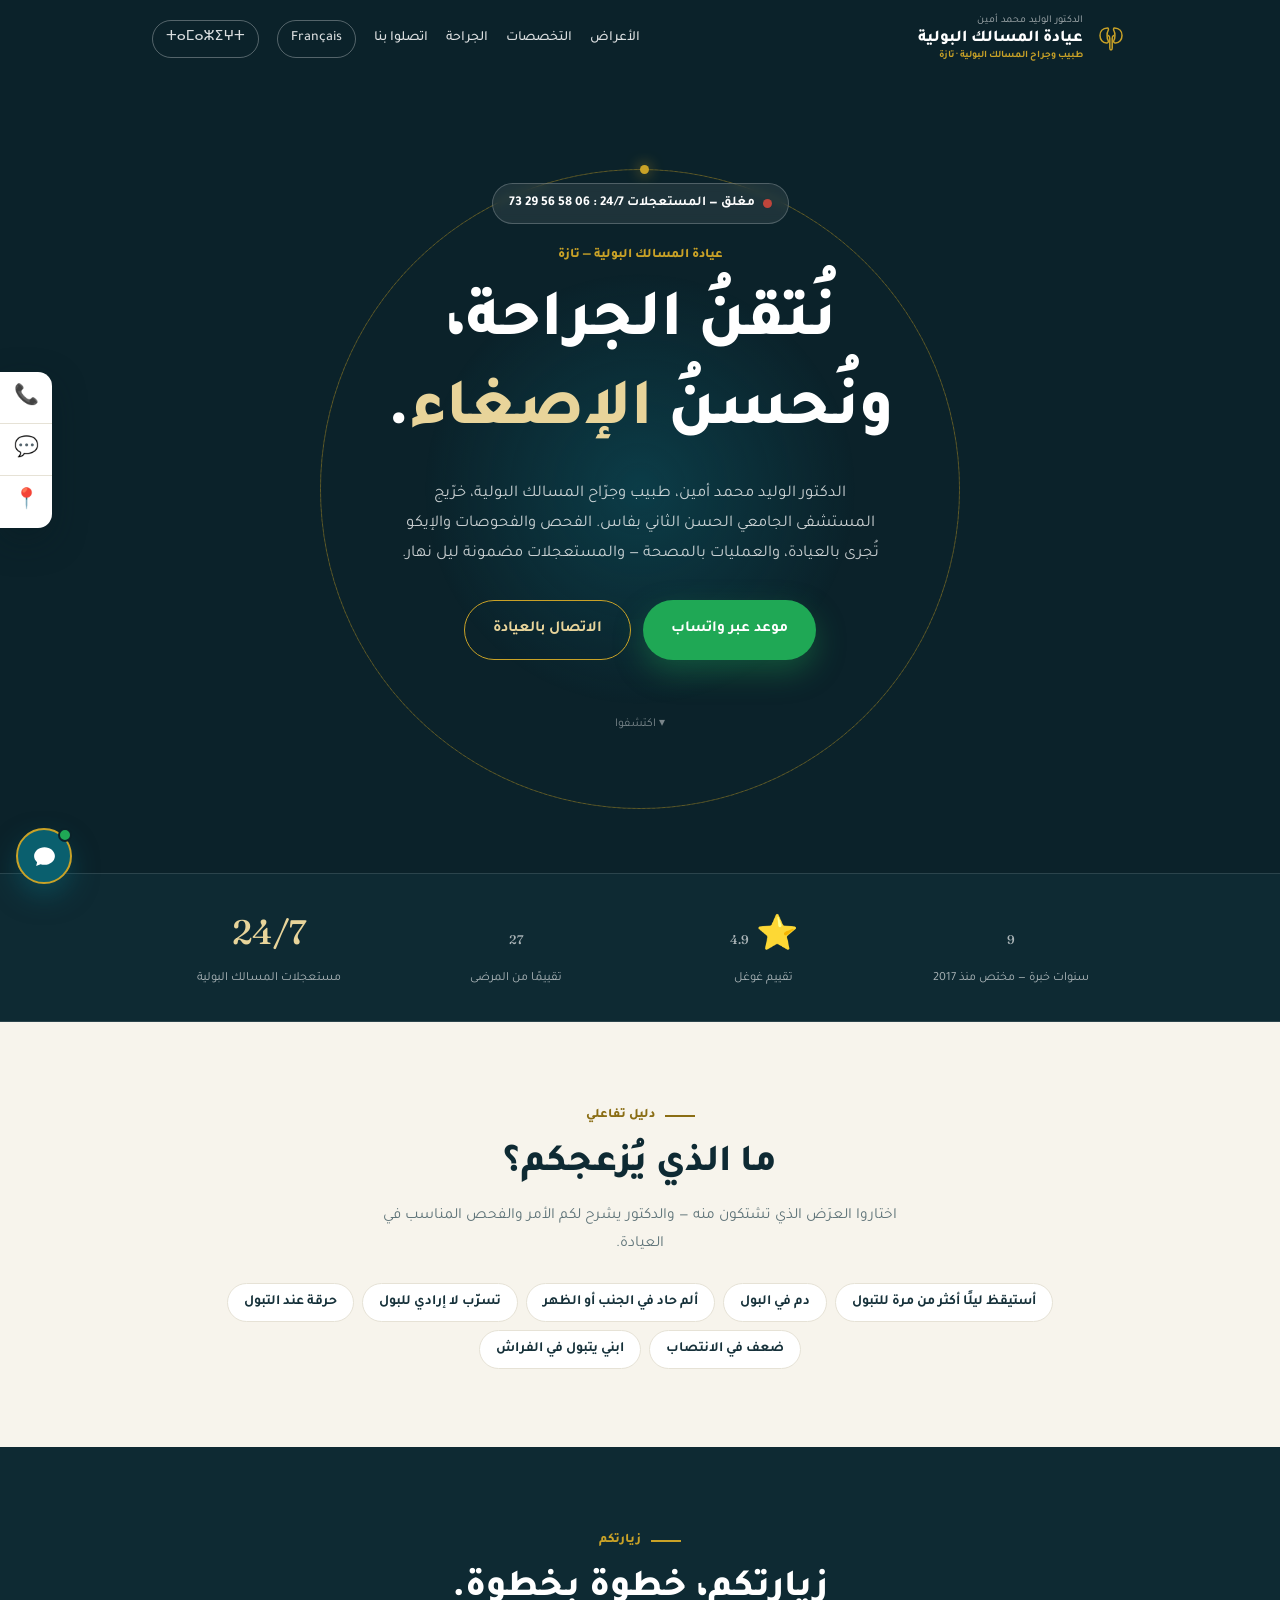
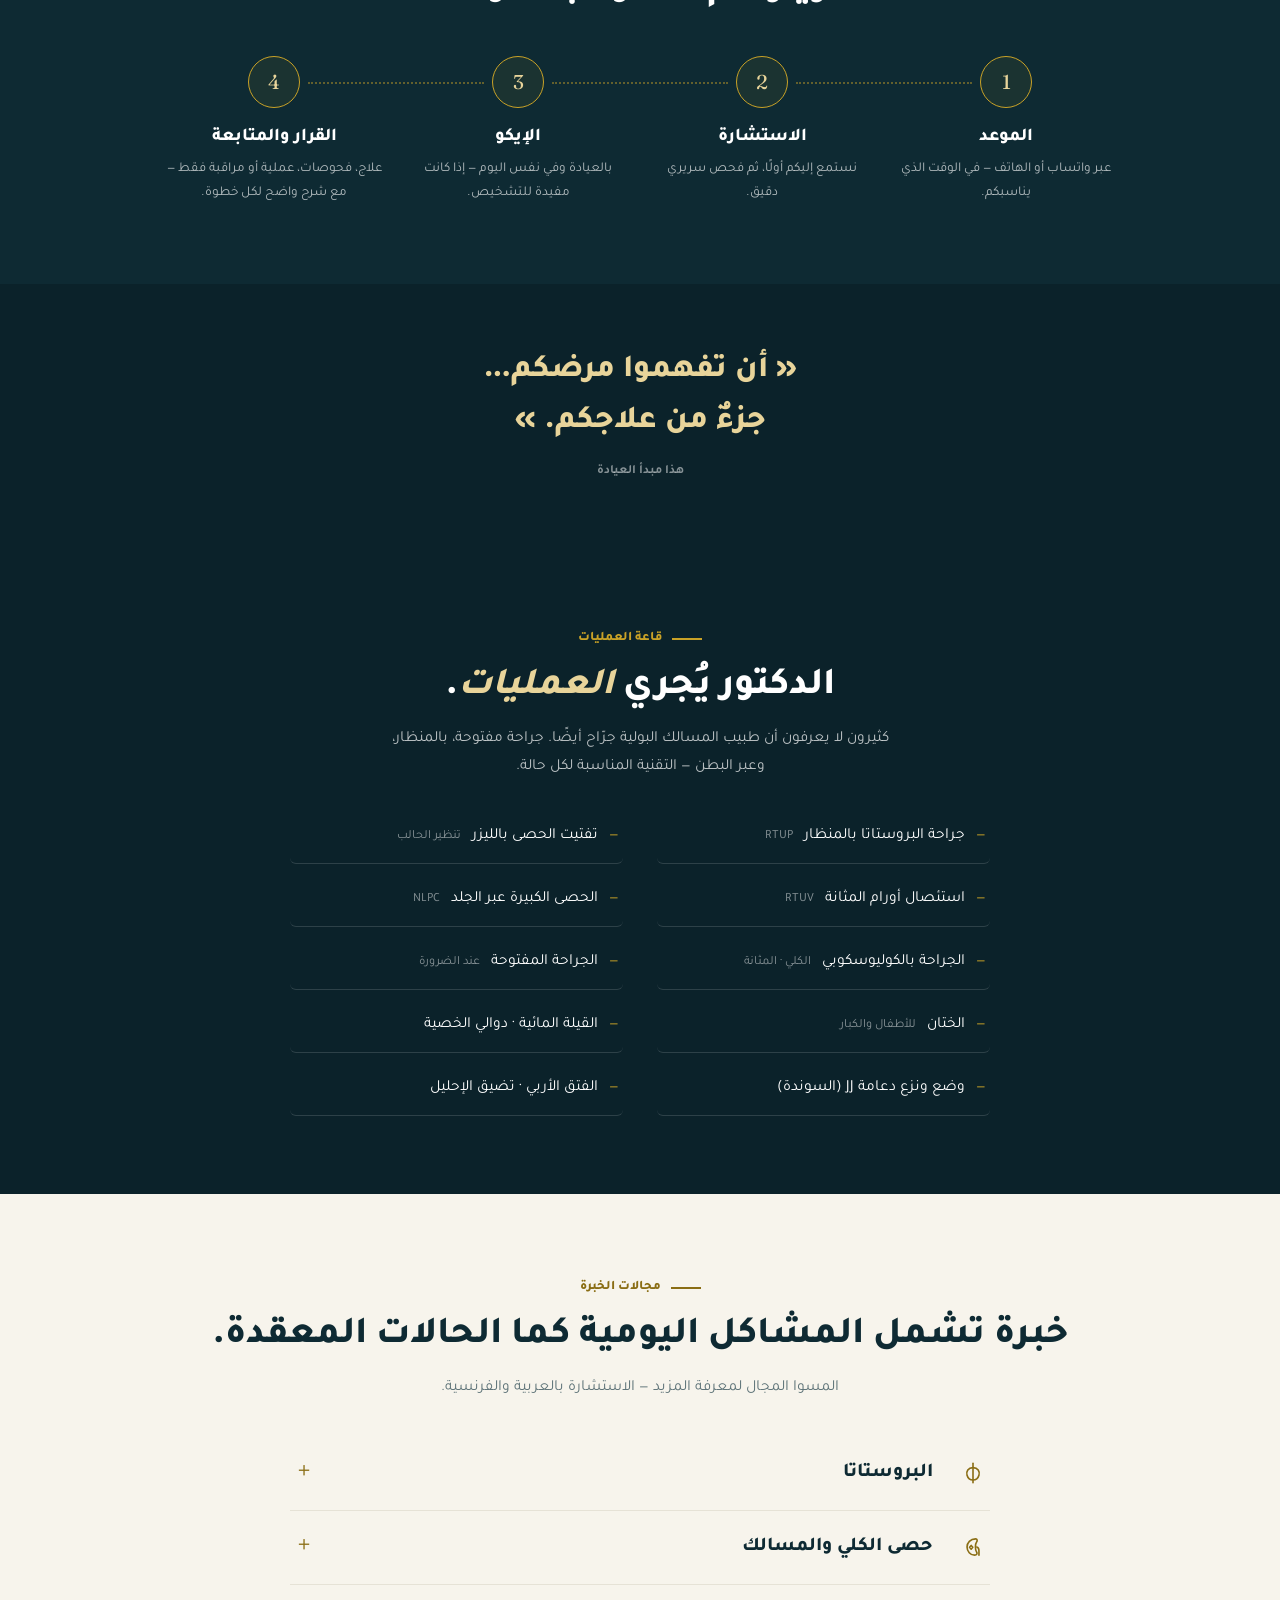
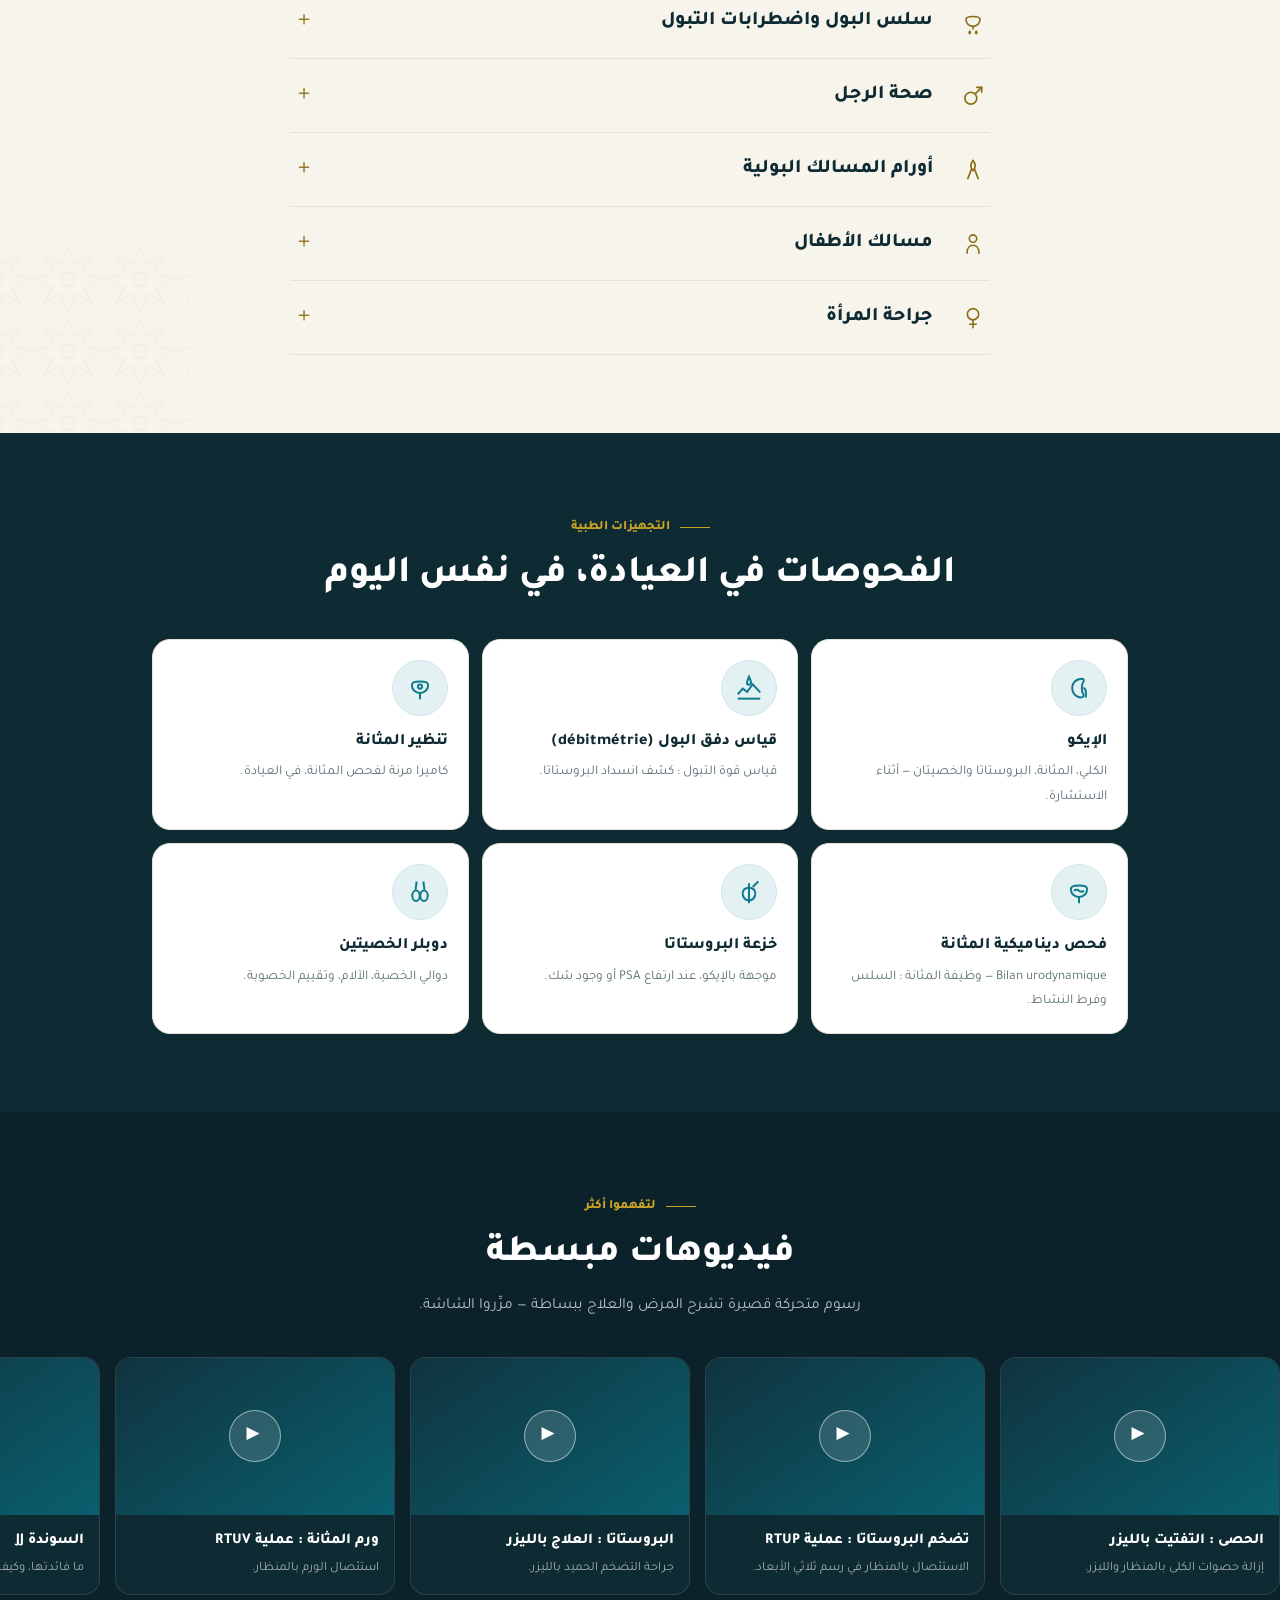
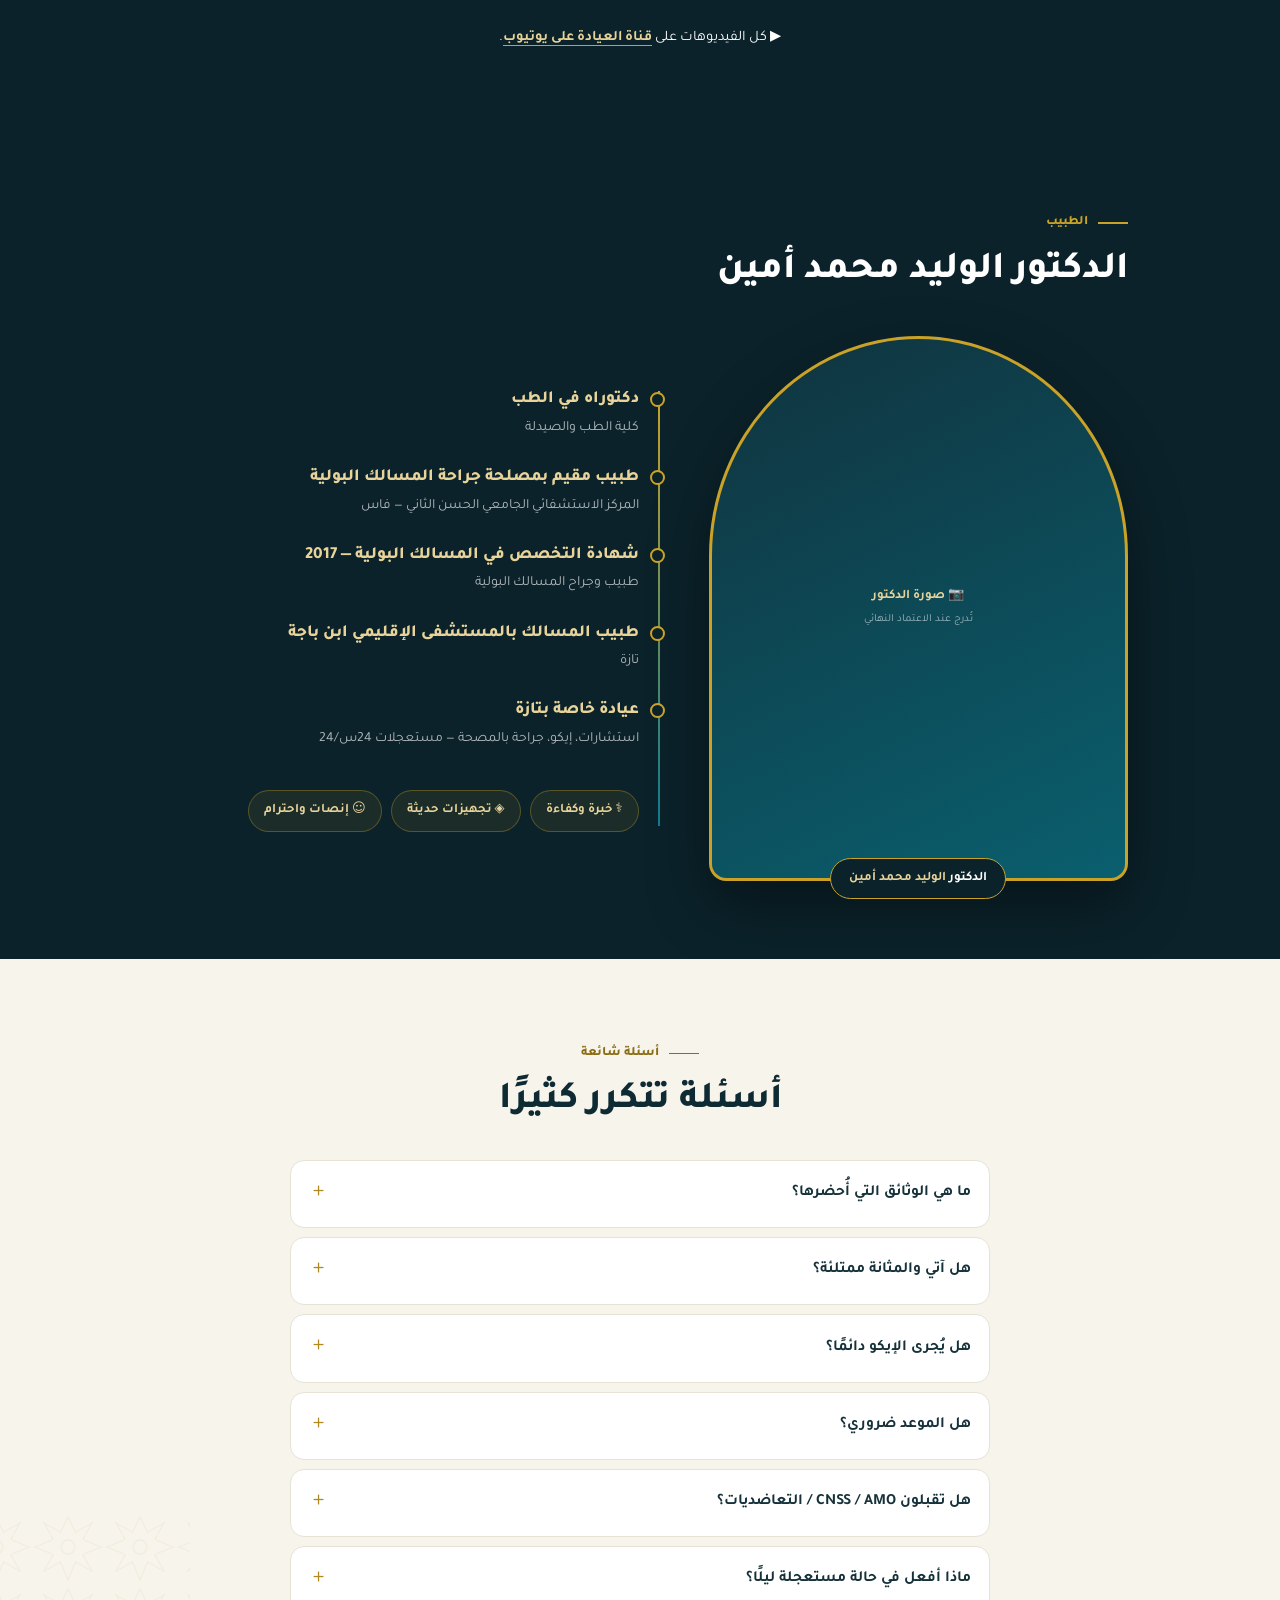
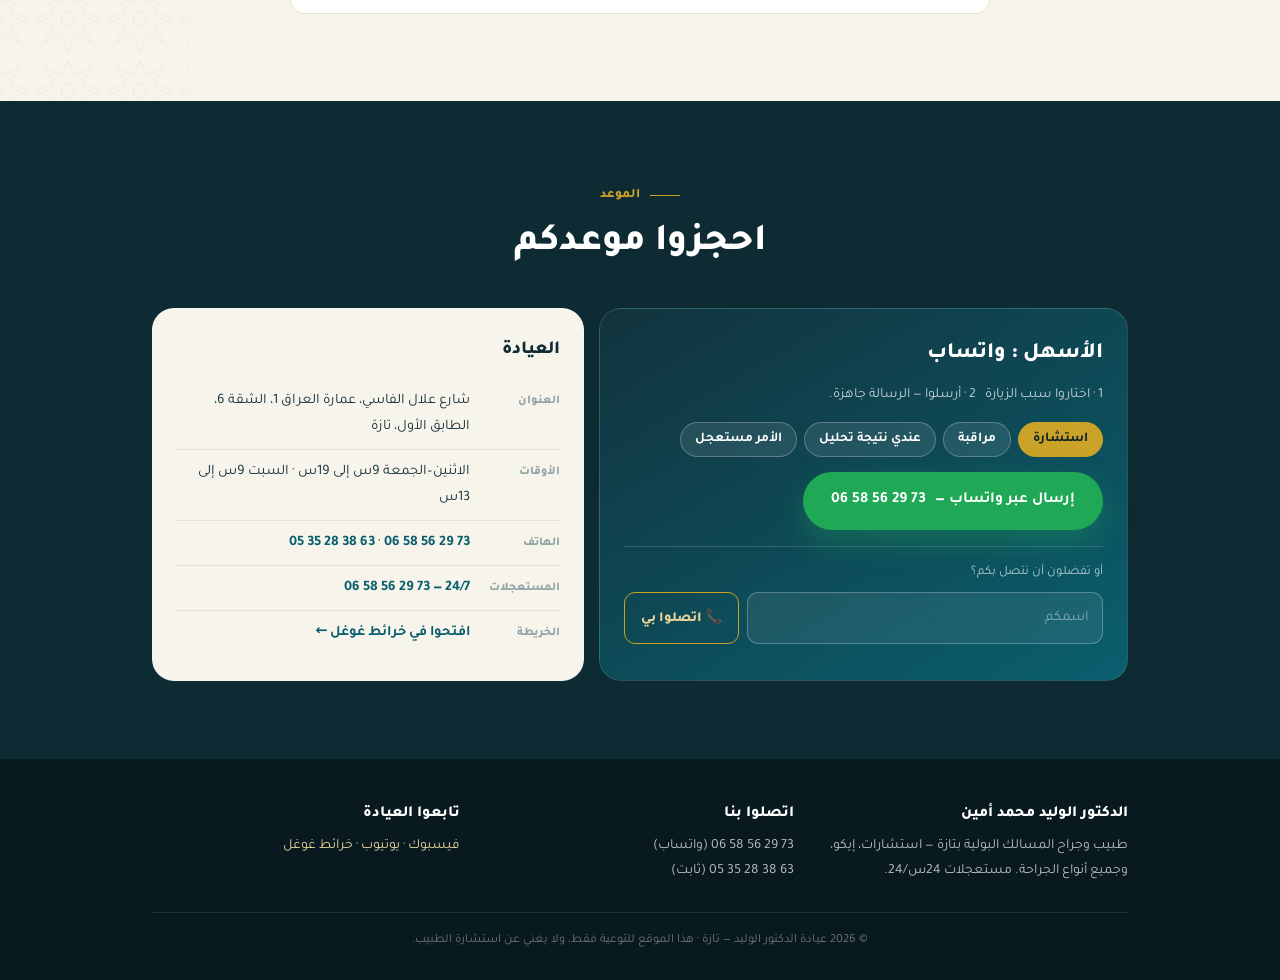
==== commit 401c6064: "Site du cabinet - vraie adresse : Bd Allal El Fassi, Imm Irak 1, App 6 Co-Authored-By: Claude Opus 5" ====
--- a/ar.html
+++ b/ar.html
@@ -3,25 +3,83 @@
 <head>
   <meta charset="UTF-8">
   <meta name="viewport" content="width=device-width, initial-scale=1.0">
+  <meta name="theme-color" content="#0B222A">
   <title>الدكتور الوليد محمد أمين — طبيب وجراح المسالك البولية بتازة</title>
   <meta name="description" content="عيادة المسالك البولية للدكتور الوليد محمد أمين بتازة : فحص، إيكو وقياس دفق البول (débitmétrie) في العيادة، جراحة المسالك البولية — مفتوحة وبالمنظار وبالكوليوسكوبي. موعد عبر واتساب.">
   <meta property="og:title" content="الدكتور الوليد — طبيب وجراح المسالك البولية بتازة">
   <meta property="og:description" content="فحص وإيكو في العيادة، وجميع أنواع جراحة المسالك البولية. موعد عبر واتساب.">
   <meta property="og:type" content="website">
   <meta property="og:locale" content="ar_MA">
-  <meta property="og:url" content="https://75zb9rdtrp-ops.github.io/ar.html">
-  <meta property="og:image" content="https://75zb9rdtrp-ops.github.io/assets/partage.jpg">
+  <meta property="og:url" content="https://dr-eloualid.github.io/ar.html">
+  <meta property="og:image" content="https://dr-eloualid.github.io/assets/partage.jpg">
   <meta property="og:image:width" content="1200">
   <meta property="og:image:height" content="630">
   <meta name="twitter:card" content="summary_large_image">
-  <link rel="canonical" href="https://75zb9rdtrp-ops.github.io/ar.html">
-  <link rel="alternate" hreflang="fr" href="https://75zb9rdtrp-ops.github.io/">
-  <link rel="alternate" hreflang="ar" href="https://75zb9rdtrp-ops.github.io/ar.html">
+  <link rel="canonical" href="https://dr-eloualid.github.io/ar.html">
+  <link rel="alternate" hreflang="fr" href="https://dr-eloualid.github.io/">
+  <link rel="alternate" hreflang="ar" href="https://dr-eloualid.github.io/ar.html">
+  <link rel="alternate" hreflang="zgh" href="https://dr-eloualid.github.io/tz.html">
+  <link rel="alternate" hreflang="x-default" href="https://dr-eloualid.github.io/">
   <link rel="icon" type="image/svg+xml" href="assets/icone.svg">
   <link rel="apple-touch-icon" href="assets/icone-180.png">
   <link rel="preconnect" href="https://fonts.googleapis.com">
   <link rel="preconnect" href="https://fonts.gstatic.com" crossorigin>
   <link href="https://fonts.googleapis.com/css2?family=Tajawal:wght@400;500;700;800&family=Fraunces:opsz,wght@9..144,400;9..144,500&display=swap" rel="stylesheet">
+  <script type="application/ld+json">
+  {
+    "@context": "https://schema.org",
+    "@type": "Physician",
+    "@id": "https://dr-eloualid.github.io/#cabinet",
+    "name": "عيادة المسالك البولية — الدكتور الوليد محمد أمين",
+    "alternateName": "Cabinet Urologie Dr. Mohammed Amine El Oualid",
+    "description": "عيادة المسالك البولية للدكتور الوليد محمد أمين بتازة : فحص، إيكو وقياس دفق البول (débitmétrie) في العيادة، جراحة المسالك البولية — مفتوحة وبالمنظار وبالكوليوسكوبي. موعد عبر واتساب.",
+    "medicalSpecialty": "Urologic",
+    "url": "https://dr-eloualid.github.io/ar.html",
+    "image": "https://dr-eloualid.github.io/assets/partage.jpg",
+    "telephone": "+212658562973",
+    "address": {
+      "@type": "PostalAddress",
+      "streetAddress": "Bd Allal El Fassi, Imm Irak 1, App 6",
+      "addressLocality": "Taza",
+      "postalCode": "35000",
+      "addressCountry": "MA"
+    },
+    "hasMap": "https://www.google.com/maps/search/?api=1&query=Cabinet%20Urologie%20Dr%20El%20Oualid%20Taza&query_place_id=ChIJkWoVLoMXng0RQgrMnZ6-3EY",
+    "openingHoursSpecification": [
+      {
+        "@type": "OpeningHoursSpecification",
+        "dayOfWeek": [
+          "Monday",
+          "Tuesday",
+          "Wednesday",
+          "Thursday",
+          "Friday"
+        ],
+        "opens": "09:00",
+        "closes": "19:00"
+      },
+      {
+        "@type": "OpeningHoursSpecification",
+        "dayOfWeek": "Saturday",
+        "opens": "09:00",
+        "closes": "13:00"
+      }
+    ],
+    "areaServed": [
+      "تازة",
+      "جرسيف",
+      "تاونات"
+    ],
+    "knowsLanguage": [
+      "ar",
+      "fr"
+    ],
+    "sameAs": [
+      "https://www.facebook.com/107621958322459",
+      "https://www.youtube.com/channel/UCzK8FU2B46n0EKbxVtEmukA"
+    ]
+  }
+  </script>
 
 <style>
 /* ═══════ النسخة العربية — نفس التصميم المصادق عليه (مزيج C+D) ═══════ */
@@ -86,8 +144,8 @@
 .btn-gold{border:1.5px solid var(--gold);color:var(--gold-soft);background:transparent}
 .scroll-hint{position:relative;z-index:2;margin-top:54px;font-size:12px;color:rgba(255,255,255,.45);animation:hint 2.4s ease-in-out infinite}
 @keyframes hint{0%,100%{transform:translateY(0);opacity:.5}50%{transform:translateY(6px);opacity:1}}
-.stagger{opacity:0;transform:translateY(16px);animation:enter .8s ease forwards}
-.stagger:nth-child(2){animation-delay:.1s}.stagger:nth-child(3){animation-delay:.2s}.stagger:nth-child(4){animation-delay:.3s}.stagger:nth-child(5){animation-delay:.42s}.stagger:nth-child(6){animation-delay:.54s}
+.stagger{opacity:0;transform:translateY(12px);animation:enter .5s ease forwards}
+.stagger:nth-child(2){animation-delay:.05s}.stagger:nth-child(3){animation-delay:.1s}.stagger:nth-child(4){animation-delay:.16s}.stagger:nth-child(5){animation-delay:.24s}.stagger:nth-child(6){animation-delay:.32s}
 @keyframes enter{to{opacity:1;transform:none}}
 
 /* SCEAU */
@@ -498,7 +556,7 @@
       </div>
       <div class="c-card c-info rv">
         <h3>العيادة</h3>
-        <div class="c-line"><b>العنوان</b><span>عمارة العراق، الشقة 1 — 6 شارع علال الفاسي، الطابق الأول، تازة</span></div>
+        <div class="c-line"><b>العنوان</b><span>شارع علال الفاسي، عمارة العراق 1، الشقة 6، الطابق الأول، تازة</span></div>
         <div class="c-line"><b>الأوقات</b><span>الاثنين–الجمعة 9س إلى 19س · السبت 9س إلى 13س</span></div>
         <div class="c-line"><b>الهاتف</b><span class="ltr"><a href="tel:+212535283863">05 35 28 38 63</a> · <a href="tel:+212658562973">06 58 56 29 73</a></span></div>
         <div class="c-line"><b>المستعجلات</b><a href="tel:+212658562973" class="ltr">06 58 56 29 73 — 24/7</a></div>
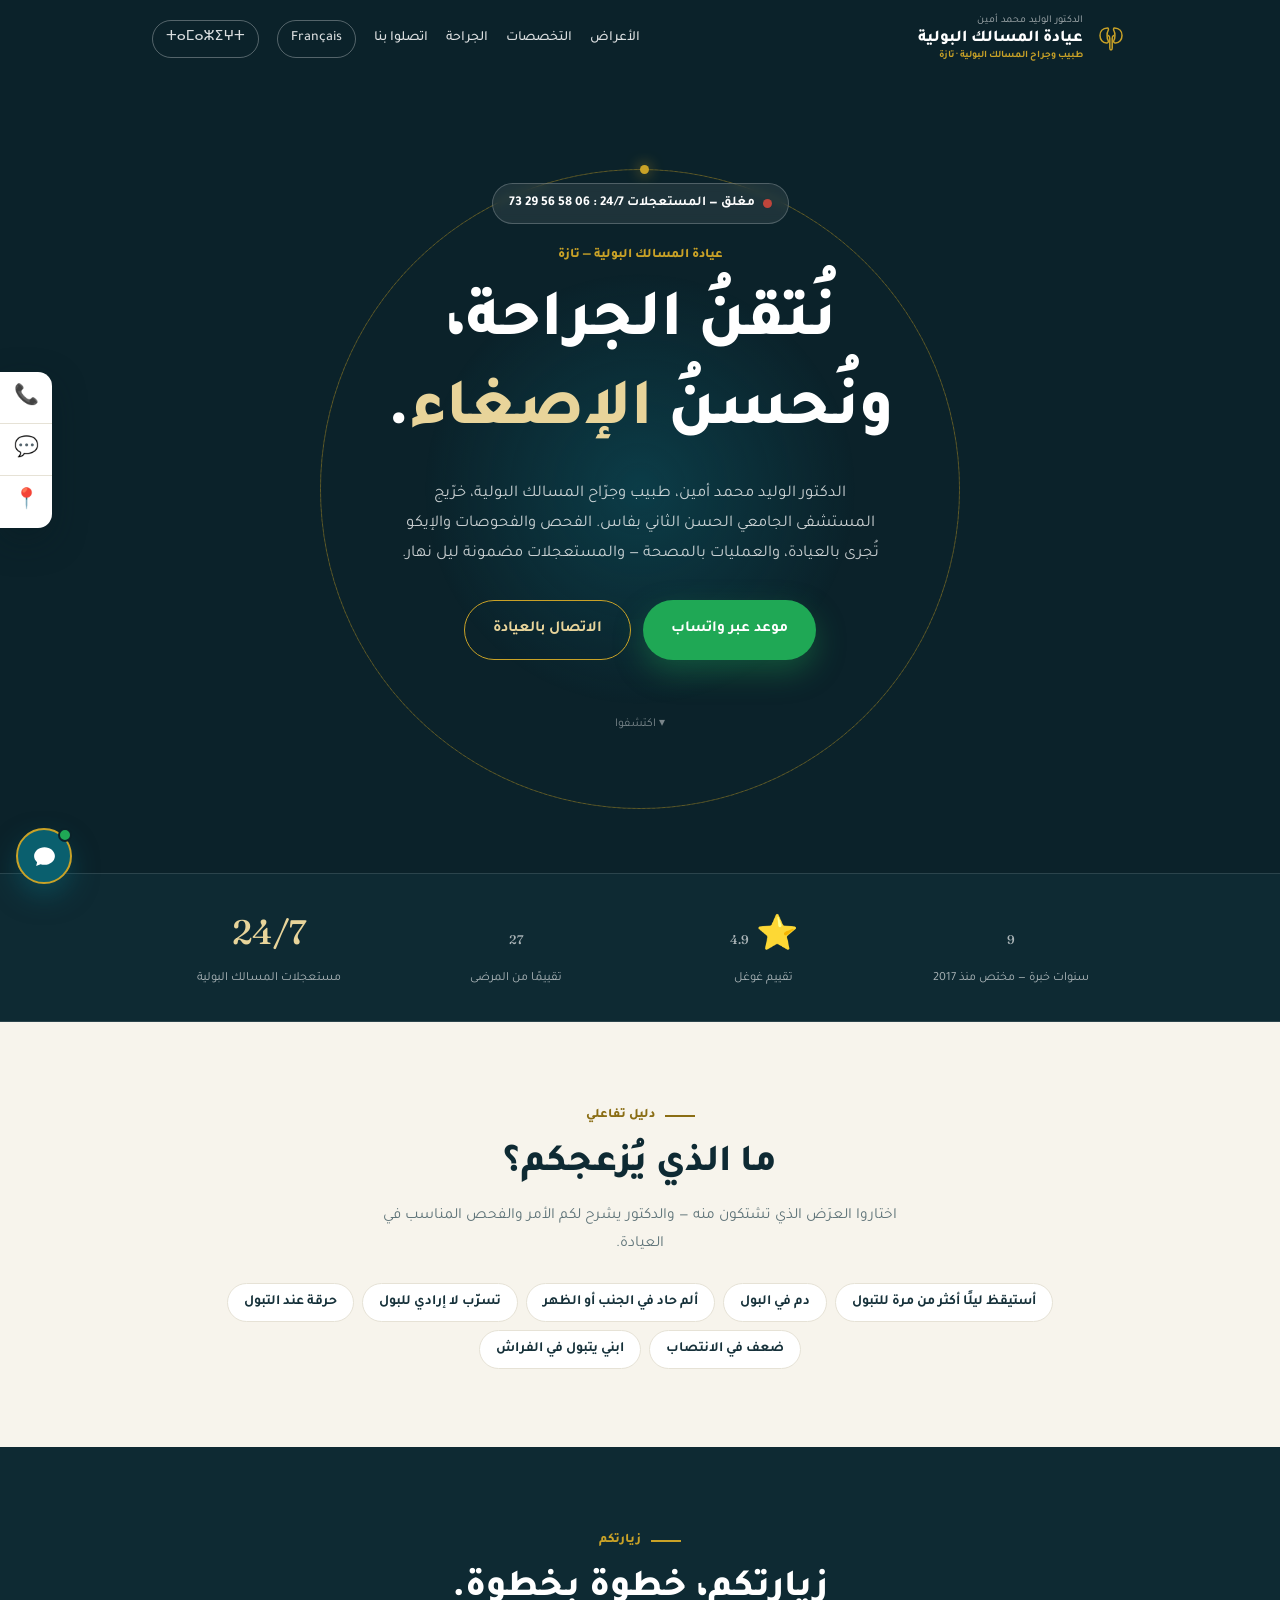
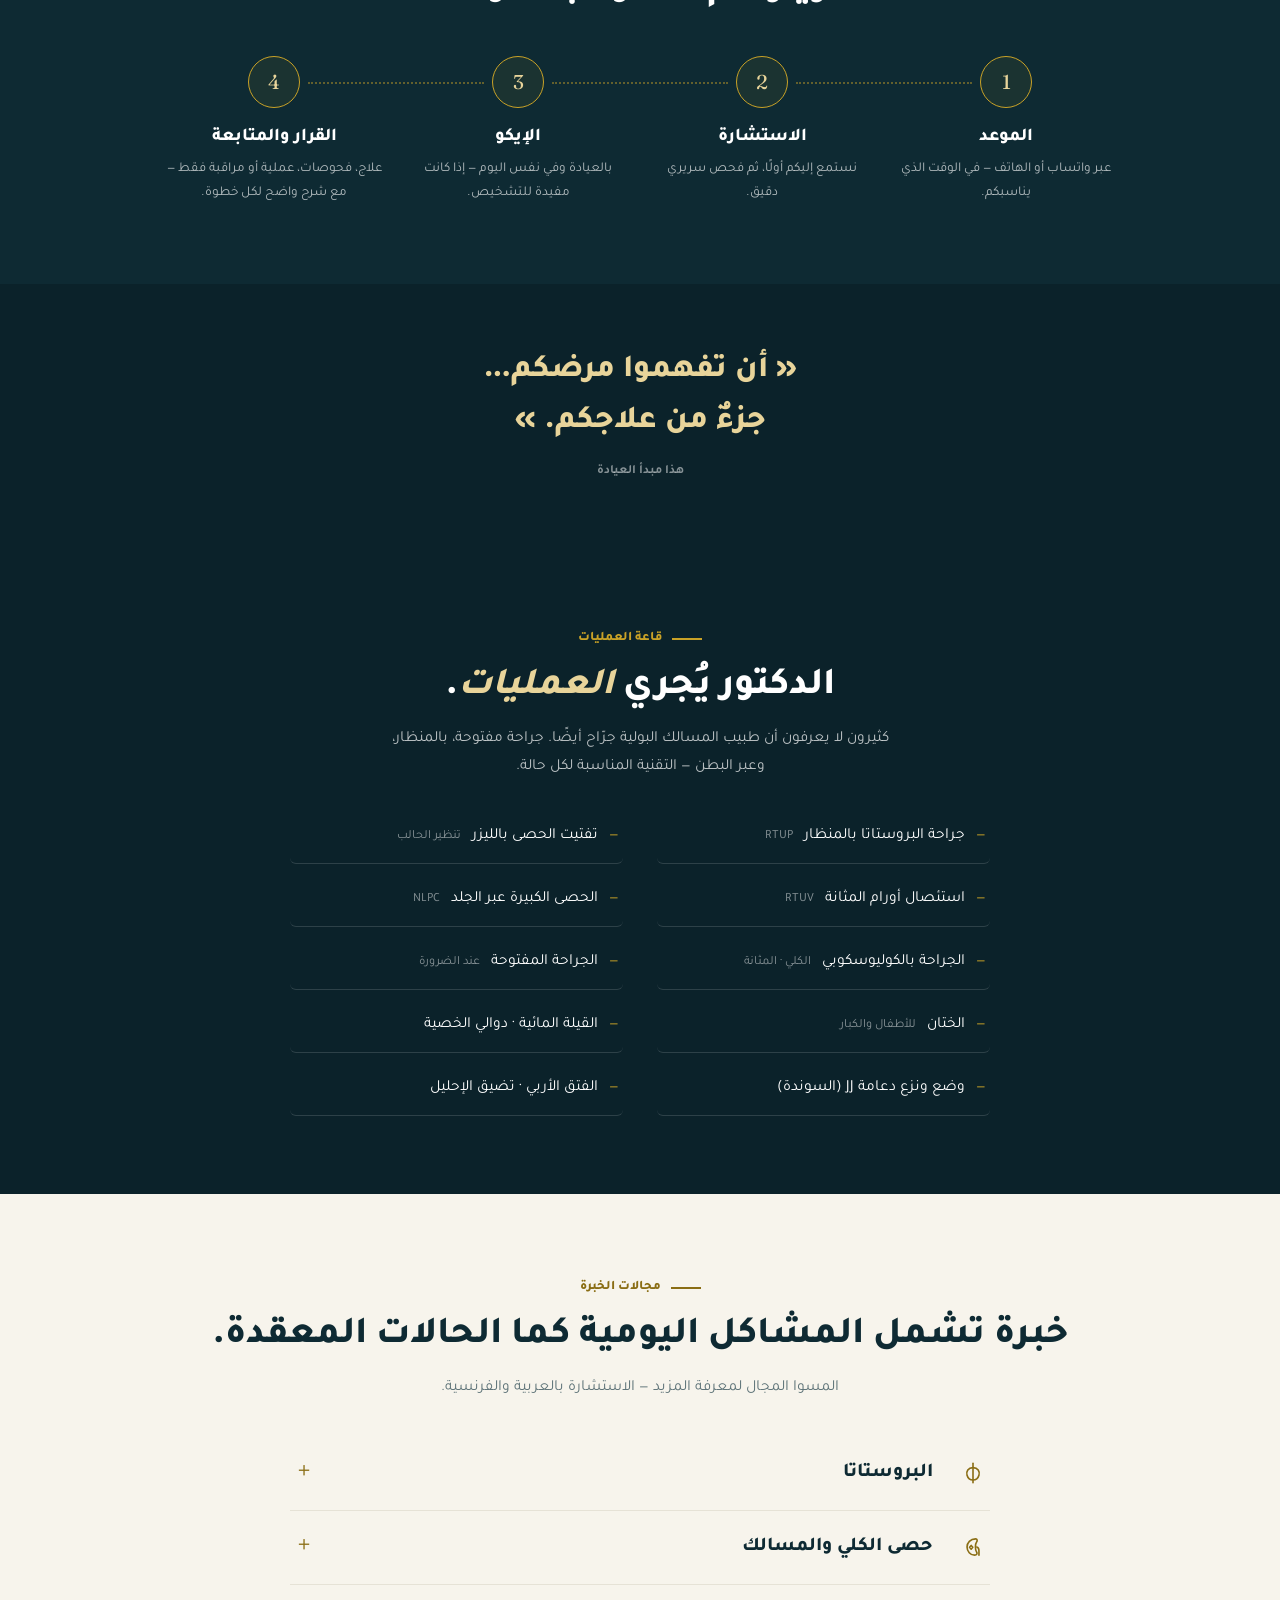
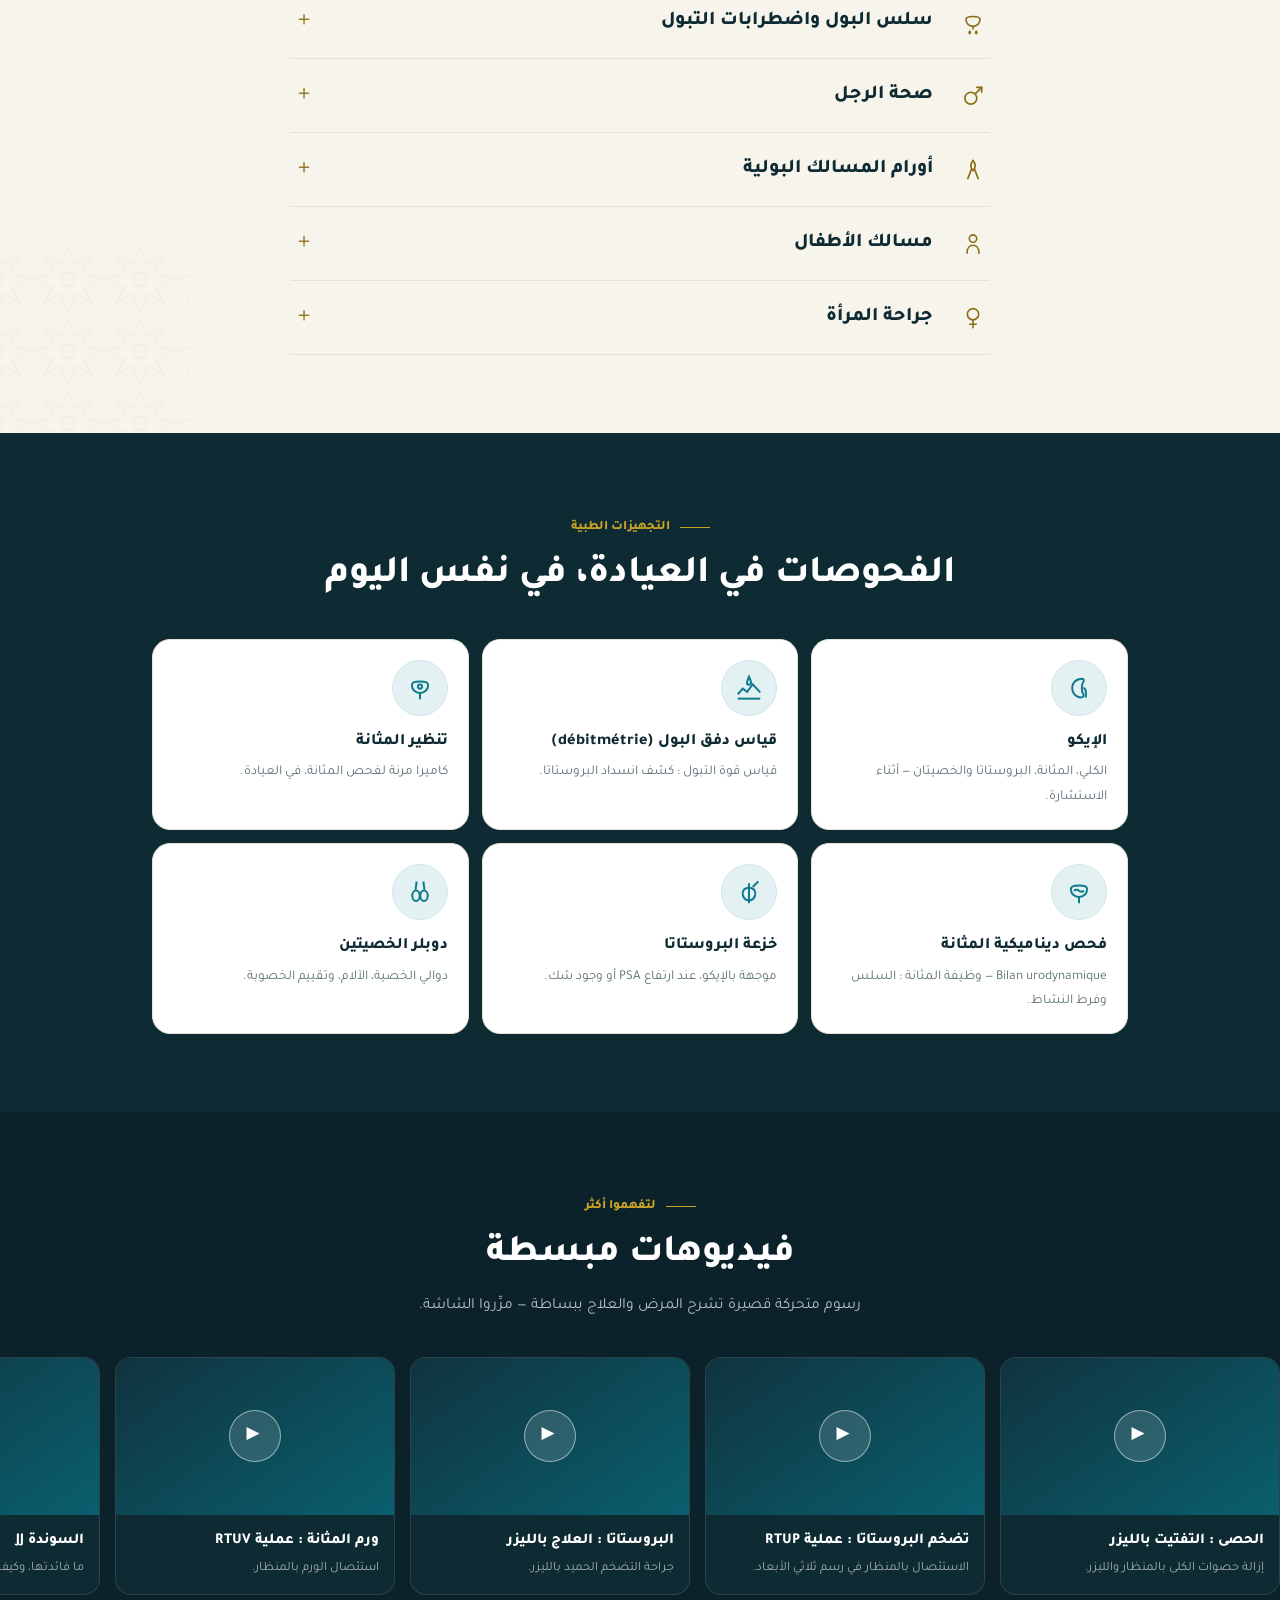
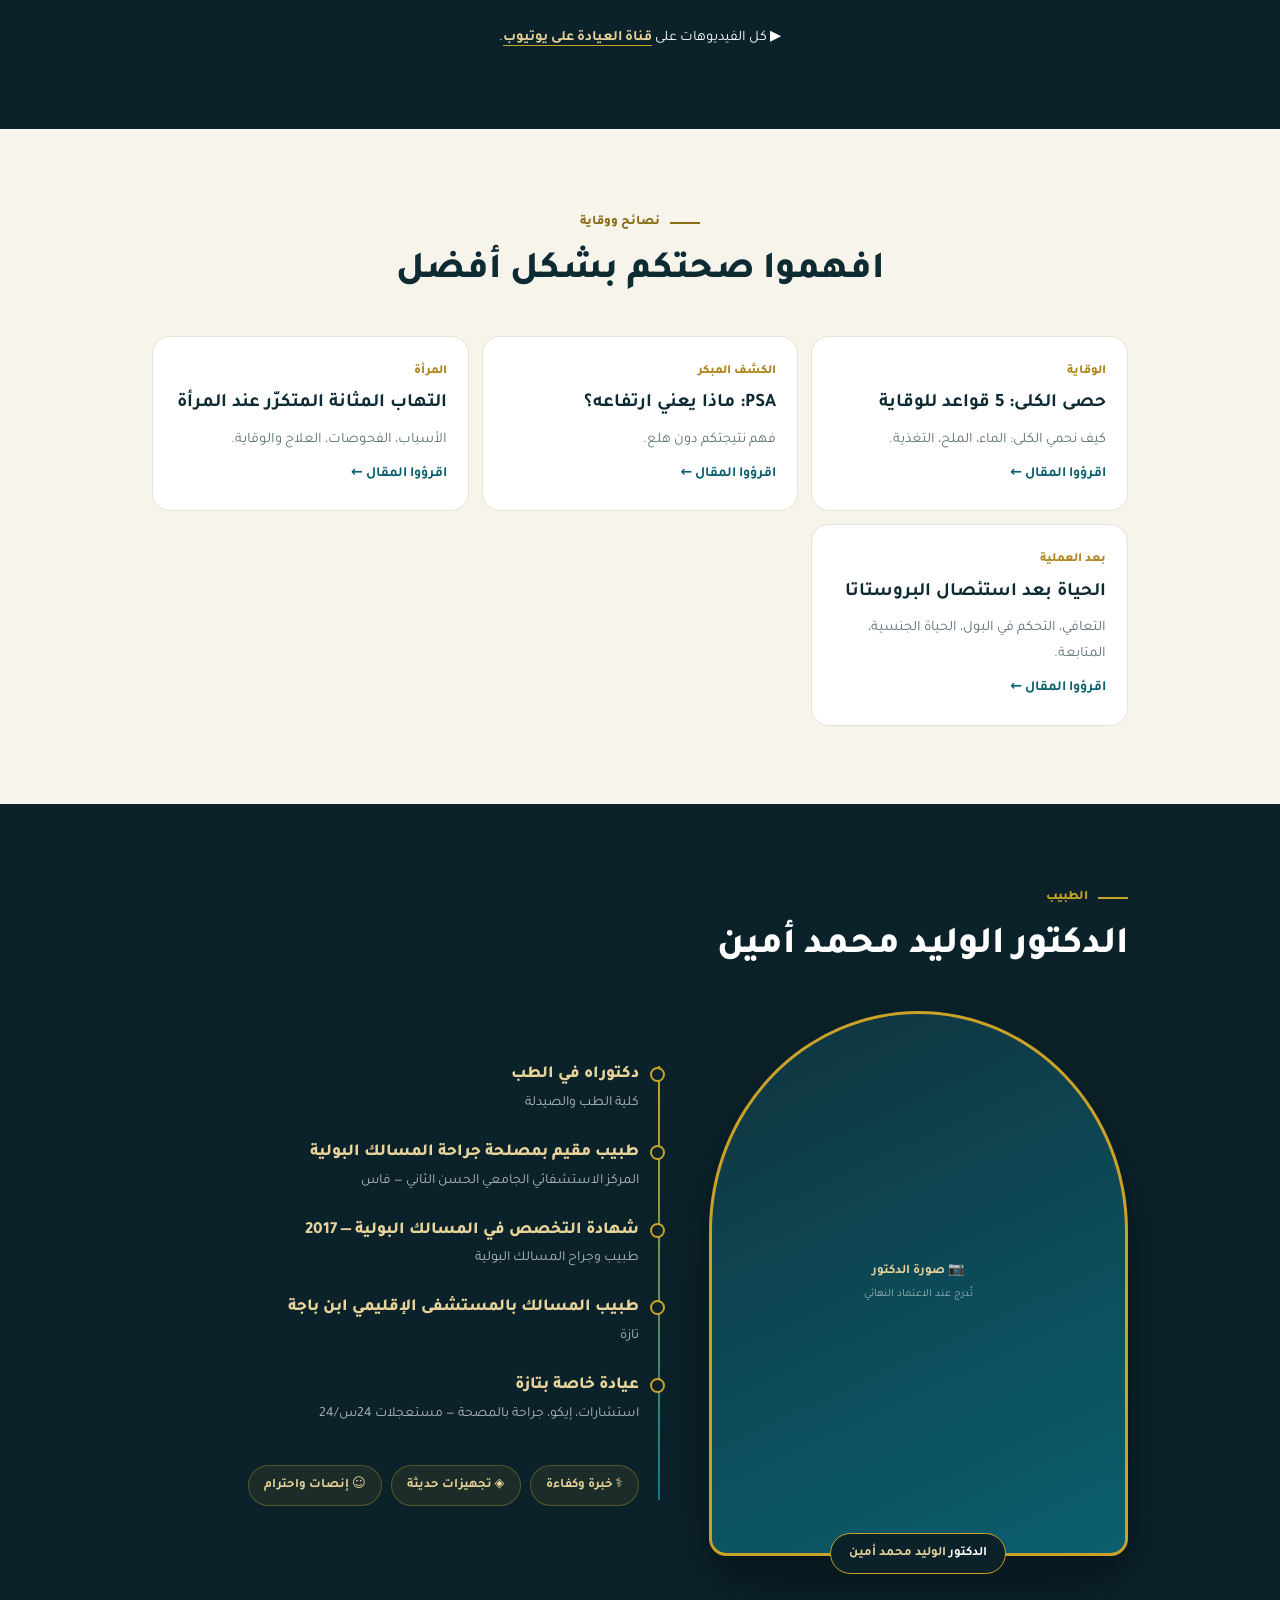
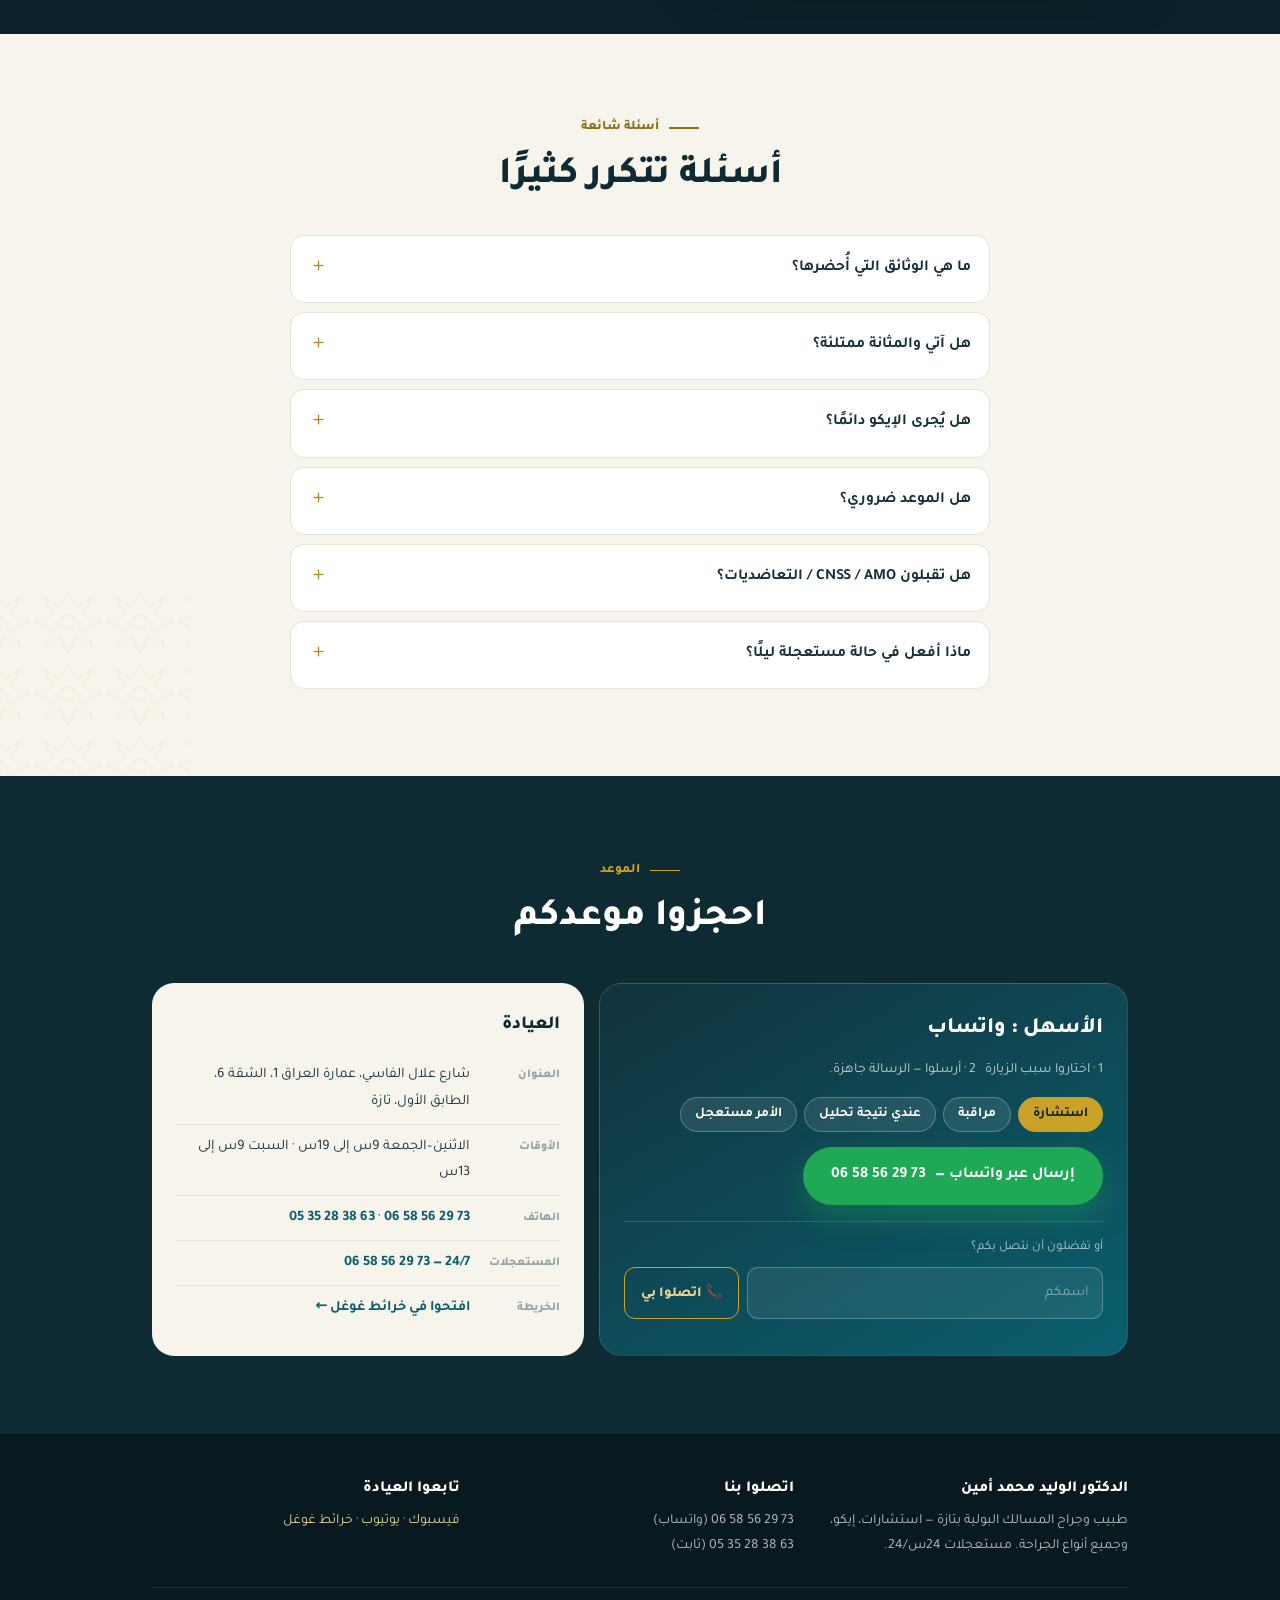
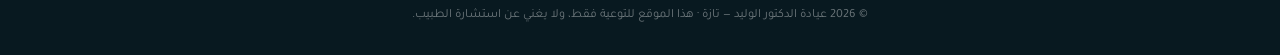
==== commit 19785464: "Articles en arabe (4) relies a leur version francaise + rubrique nasa'ih sur ar.html ; bandeau du ha" ====
--- a/ar.html
+++ b/ar.html
@@ -75,7 +75,7 @@
       "fr"
     ],
     "sameAs": [
-      "https://www.facebook.com/107621958322459",
+      "https://www.facebook.com/urologuetaza",
       "https://www.youtube.com/channel/UCzK8FU2B46n0EKbxVtEmukA"
     ]
   }
@@ -118,6 +118,10 @@
 .topnav a:hover{color:var(--gold)}
 .lang{border:1px solid rgba(255,255,255,.3);border-radius:999px;padding:5px 13px;font-weight:700;font-size:12.5px}
 @media(max-width:840px){.topnav a:not(.lang){display:none}}
+/* Téléphone : bandeau sur une ligne (sur 375 px le nom passait sur 3 lignes et chevauchait « مغلق ») ; le nom du médecin reste dans le texte d'accueil */
+@media(max-width:480px){.brand{gap:8px}.brand .mark{width:30px;height:30px}.brand .bt{line-height:1.3}.brand .bt i{display:none}.brand .bt b{white-space:nowrap;font-size:14.5px}.brand .bt small{white-space:nowrap;font-size:9.5px}.topnav{gap:6px}.topnav .lang{padding:4px 8px;font-size:12px}}
+@media(max-width:370px){.brand .bt b{font-size:13.5px}.brand .bt small{font-size:9px}.topnav{gap:5px}.topnav .lang{padding:3px 7px;font-size:11.5px}}
+@media(max-width:340px){.brand .mark{display:none}}
 
 /* HERO */
 .hero{position:relative;min-height:97vh;display:flex;flex-direction:column;justify-content:center;overflow:hidden;padding:86px 0 40px;text-align:center}
@@ -224,6 +228,14 @@
 details.dom .plus{color:#8a6d14;font-size:20px;font-weight:300;transition:transform .25s;line-height:1}
 details.dom[open] .plus{transform:rotate(45deg)}
 details.dom .body{padding:0 56px 18px 4px;font-size:14.5px;color:var(--ink-soft);animation:sp .3s ease}
+details.dom .body a{color:var(--petrol-deep);font-weight:700;font-size:13.5px}
+.art-grid{margin-top:36px;display:grid;grid-template-columns:repeat(auto-fill,minmax(235px,1fr));gap:13px;text-align:right}
+.art{background:var(--paper);border:1px solid var(--line);border-radius:18px;padding:23px 21px;display:flex;flex-direction:column;gap:9px;transition:transform .18s,box-shadow .2s}
+.art:hover{transform:translateY(-4px);box-shadow:0 16px 36px rgba(22,49,58,.1)}
+.art .tag{font-size:12.5px;color:var(--gold-deep);font-weight:800}
+.art h3{font-family:"Tajawal",sans-serif;font-weight:700;font-size:19px;line-height:1.4;color:var(--navy2)}
+.art p{font-size:14.5px;color:var(--ink-soft);flex:1}
+.art .lire{font-size:14px;font-weight:700;color:var(--petrol-deep)}
 
 /* EXAMENS */
 .ex-grid{margin-top:34px;display:grid;grid-template-columns:repeat(auto-fill,minmax(235px,1fr));gap:13px;text-align:right}
@@ -445,13 +457,13 @@
     <h2 class="rv">خبرة تشمل المشاكل اليومية كما الحالات المعقدة.</h2>
     <p class="section-lead rv">المسوا المجال لمعرفة المزيد — الاستشارة بالعربية والفرنسية.</p>
     <div class="doms">
-      <details class="dom rv"><summary><span class="n"><svg viewBox="0 0 24 24"><path d="M12 3v18"/><path d="M12 7 C7.5 7 5.5 10.5 6.5 14 C7.3 16.8 9.5 18.5 12 18.5 C14.5 18.5 16.7 16.8 17.5 14 C18.5 10.5 16.5 7 12 7 Z"/></svg></span><h3>البروستاتا</h3><span class="plus">＋</span></summary><div class="body">التضخم الحميد، الكشف المبكر عن السرطان، التهاب البروستاتا المزمن. تحليل PSA، الرنين المغناطيسي، والخزعات الموجهة بالإيكو في العيادة.</div></details>
-      <details class="dom rv"><summary><span class="n"><svg viewBox="0 0 24 24"><path d="M14.5 4.5 C9.5 4.5 6.5 8 6.5 12 C6.5 16 9.5 19.5 13.5 19.5 C15.5 19.5 16.3 18 15.3 16.6 C13.9 14.8 13.9 9.2 15.3 7.4 C16.3 6 15.9 4.5 14.5 4.5 Z"/><path d="M15.5 12 C17.2 12.3 17.5 13.8 17.5 15.5 V19.5"/><path d="M10.3 10.6 l1.5 1.7 -1.5 1.7 -1.5 -1.7 Z"/></svg></span><h3>حصى الكلي والمسالك</h3><span class="plus">＋</span></summary><div class="body">المغص الكلوي، الحصى البولية : علاج دوائي، الليزر، تنظير الحالب، والوقاية من عودتها.</div></details>
+      <details class="dom rv"><summary><span class="n"><svg viewBox="0 0 24 24"><path d="M12 3v18"/><path d="M12 7 C7.5 7 5.5 10.5 6.5 14 C7.3 16.8 9.5 18.5 12 18.5 C14.5 18.5 16.7 16.8 17.5 14 C18.5 10.5 16.5 7 12 7 Z"/></svg></span><h3>البروستاتا</h3><span class="plus">＋</span></summary><div class="body">التضخم الحميد، الكشف المبكر عن السرطان، التهاب البروستاتا المزمن. تحليل PSA، الرنين المغناطيسي، والخزعات الموجهة بالإيكو في العيادة. <a href="articles/psa-prostate-ar.html">اقرؤوا: ماذا يعني ارتفاع PSA؟ ←</a></div></details>
+      <details class="dom rv"><summary><span class="n"><svg viewBox="0 0 24 24"><path d="M14.5 4.5 C9.5 4.5 6.5 8 6.5 12 C6.5 16 9.5 19.5 13.5 19.5 C15.5 19.5 16.3 18 15.3 16.6 C13.9 14.8 13.9 9.2 15.3 7.4 C16.3 6 15.9 4.5 14.5 4.5 Z"/><path d="M15.5 12 C17.2 12.3 17.5 13.8 17.5 15.5 V19.5"/><path d="M10.3 10.6 l1.5 1.7 -1.5 1.7 -1.5 -1.7 Z"/></svg></span><h3>حصى الكلي والمسالك</h3><span class="plus">＋</span></summary><div class="body">المغص الكلوي، الحصى البولية : علاج دوائي، الليزر، تنظير الحالب، والوقاية من عودتها. <a href="articles/calculs-renaux-ar.html">اقرؤوا: 5 قواعد للوقاية من الحصى ←</a></div></details>
       <details class="dom rv"><summary><span class="n"><svg viewBox="0 0 24 24"><path d="M5.5 9.5 C5.5 6 18.5 6 18.5 9.5 C18.5 13.5 15.6 16 12 16 C8.4 16 5.5 13.5 5.5 9.5 Z"/><path d="M12 16 v2.5"/><path d="M9 20.5 c-.7 1 -.7 1.8 0 2.3 c.7 -.5 .7 -1.3 0 -2.3 Z"/><path d="M15 20.5 c-.7 1 -.7 1.8 0 2.3 c.7 -.5 .7 -1.3 0 -2.3 Z"/></svg></span><h3>سلس البول واضطرابات التبول</h3><span class="plus">＋</span></summary><div class="body">تسرب البول، فرط نشاط المثانة، التبول اللاإرادي عند الطفل. فحص ديناميكية المثانة (Bilan urodynamique) في العيادة، ترويض، علاج دوائي أو جراحي.</div></details>
       <details class="dom rv"><summary><span class="n"><svg viewBox="0 0 24 24"><circle cx="10" cy="14" r="5.5"/><path d="M14 10 L20 4"/><path d="M15.5 4 H20 V8.5"/></svg></span><h3>صحة الرجل</h3><span class="plus">＋</span></summary><div class="body">ضعف الانتصاب، عقم الزوجين، دوالي الخصية، نقص الهرمون — استشارة في سرية تامة.</div></details>
       <details class="dom rv"><summary><span class="n"><svg viewBox="0 0 24 24"><path d="M12 3 C9.2 6.8 9.2 9.6 12 12.6 C14.8 9.6 14.8 6.8 12 3 Z"/><path d="M10.6 11.2 L7.2 20"/><path d="M13.4 11.2 L16.8 20"/></svg></span><h3>أورام المسالك البولية</h3><span class="plus">＋</span></summary><div class="body">الكلي، المثانة، البروستاتا، الخصية : التشخيص، الجراحة، والمتابعة المنسقة.</div></details>
       <details class="dom rv"><summary><span class="n"><svg viewBox="0 0 24 24"><circle cx="12" cy="7" r="3.4"/><path d="M6.5 20.5 C6.5 15.8 9 13.2 12 13.2 C15 13.2 17.5 15.8 17.5 20.5"/></svg></span><h3>مسالك الأطفال</h3><span class="plus">＋</span></summary><div class="body">الختان، ضيق القلفة، الفتق، القيلة المائية، التشوهات، التبول اللاإرادي — برفق وبيداغوجية مع الطفل ووالديه.</div></details>
-      <details class="dom rv"><summary><span class="n"><svg viewBox="0 0 24 24"><circle cx="12" cy="8.5" r="5.2"/><path d="M12 13.7 V21"/><path d="M9 17.8 h6"/></svg></span><h3>جراحة المرأة</h3><span class="plus">＋</span></summary><div class="body">هبوط المثانة، السقوط التناسلي، سلس الجهد، والتهابات البول المتكررة.</div></details>
+      <details class="dom rv"><summary><span class="n"><svg viewBox="0 0 24 24"><circle cx="12" cy="8.5" r="5.2"/><path d="M12 13.7 V21"/><path d="M9 17.8 h6"/></svg></span><h3>جراحة المرأة</h3><span class="plus">＋</span></summary><div class="body">هبوط المثانة، السقوط التناسلي، سلس الجهد، والتهابات البول المتكررة. <a href="articles/cystite-ar.html">اقرؤوا: التهاب المثانة المتكرّر ←</a></div></details>
     </div>
   </div>
 </section>
@@ -491,6 +503,20 @@
     <article class="vid"><div class="video-poster" data-yt="UojAaaQ3FQ0"><span class="play">▶</span></div><div class="vid-body"><h3>ما هي دوالي الخصية؟</h3><p>شرح مبسط لدوالي الخصية.</p></div></article>
   </div>
   <p class="yt-more rv">▶ كل الفيديوهات على <a href="https://www.youtube.com/channel/UCzK8FU2B46n0EKbxVtEmukA" target="_blank" rel="noopener">قناة العيادة على يوتيوب</a>.</p>
+</section>
+
+<!-- ═══ ARTICLES ═══ -->
+<section class="light center" id="conseils">
+  <div class="container">
+    <div class="rv"><span class="eyebrow">نصائح ووقاية</span></div>
+    <h2 class="rv">افهموا صحتكم بشكل أفضل</h2>
+    <div class="art-grid">
+      <a class="art rv" href="articles/calculs-renaux-ar.html"><span class="tag">الوقاية</span><h3>حصى الكلى: 5 قواعد للوقاية</h3><p>كيف نحمي الكلى: الماء، الملح، التغذية.</p><span class="lire">اقرؤوا المقال ←</span></a>
+      <a class="art rv" href="articles/psa-prostate-ar.html"><span class="tag">الكشف المبكر</span><h3>PSA: ماذا يعني ارتفاعه؟</h3><p>فهم نتيجتكم دون هلع.</p><span class="lire">اقرؤوا المقال ←</span></a>
+      <a class="art rv" href="articles/cystite-ar.html"><span class="tag">المرأة</span><h3>التهاب المثانة المتكرّر عند المرأة</h3><p>الأسباب، الفحوصات، العلاج والوقاية.</p><span class="lire">اقرؤوا المقال ←</span></a>
+      <a class="art rv" href="articles/prostatectomie-ar.html"><span class="tag">بعد العملية</span><h3>الحياة بعد استئصال البروستاتا</h3><p>التعافي، التحكم في البول، الحياة الجنسية، المتابعة.</p><span class="lire">اقرؤوا المقال ←</span></a>
+    </div>
+  </div>
 </section>
 
 <!-- MÉDECIN -->
@@ -571,7 +597,7 @@
     <div class="f-grid">
       <div><b>الدكتور الوليد محمد أمين</b>طبيب وجراح المسالك البولية بتازة — استشارات، إيكو، وجميع أنواع الجراحة. مستعجلات 24س/24.</div>
       <div><b>اتصلوا بنا</b><span class="ltr">06 58 56 29 73</span> (واتساب)<br><span class="ltr">05 35 28 38 63</span> (ثابت)</div>
-      <div><b>تابعوا العيادة</b><a href="https://www.facebook.com/107621958322459" target="_blank" rel="noopener">فيسبوك</a> · <a href="https://www.youtube.com/channel/UCzK8FU2B46n0EKbxVtEmukA" target="_blank" rel="noopener">يوتيوب</a> · <a href="https://www.google.com/maps/search/?api=1&amp;query=Cabinet%20Urologie%20Dr%20El%20Oualid%20Taza&amp;query_place_id=ChIJkWoVLoMXng0RQgrMnZ6-3EY" target="_blank" rel="noopener">خرائط غوغل</a></div>
+      <div><b>تابعوا العيادة</b><a href="https://www.facebook.com/urologuetaza" target="_blank" rel="noopener">فيسبوك</a> · <a href="https://www.youtube.com/channel/UCzK8FU2B46n0EKbxVtEmukA" target="_blank" rel="noopener">يوتيوب</a> · <a href="https://www.google.com/maps/search/?api=1&amp;query=Cabinet%20Urologie%20Dr%20El%20Oualid%20Taza&amp;query_place_id=ChIJkWoVLoMXng0RQgrMnZ6-3EY" target="_blank" rel="noopener">خرائط غوغل</a></div>
     </div>
     <div class="f-bottom">© 2026 عيادة الدكتور الوليد — تازة · هذا الموقع للتوعية فقط، ولا يغني عن استشارة الطبيب.</div>
   </div>
